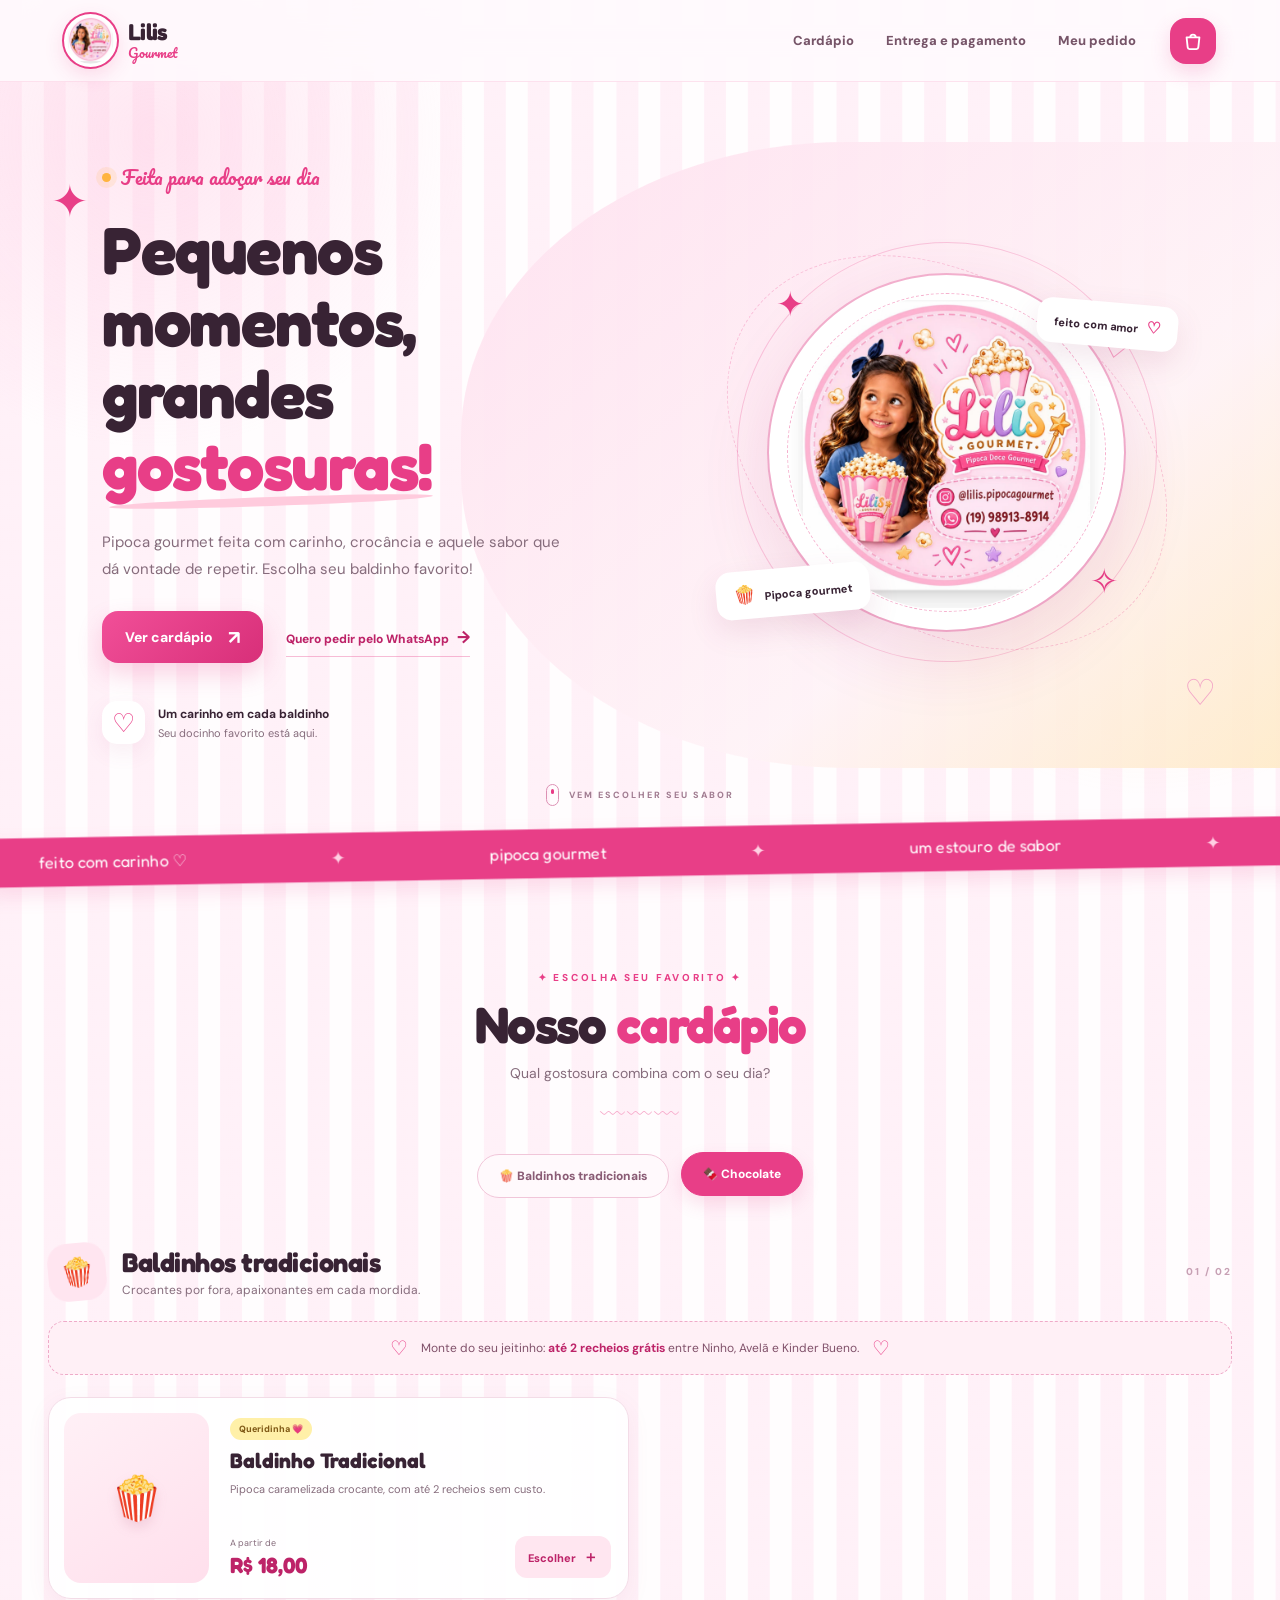
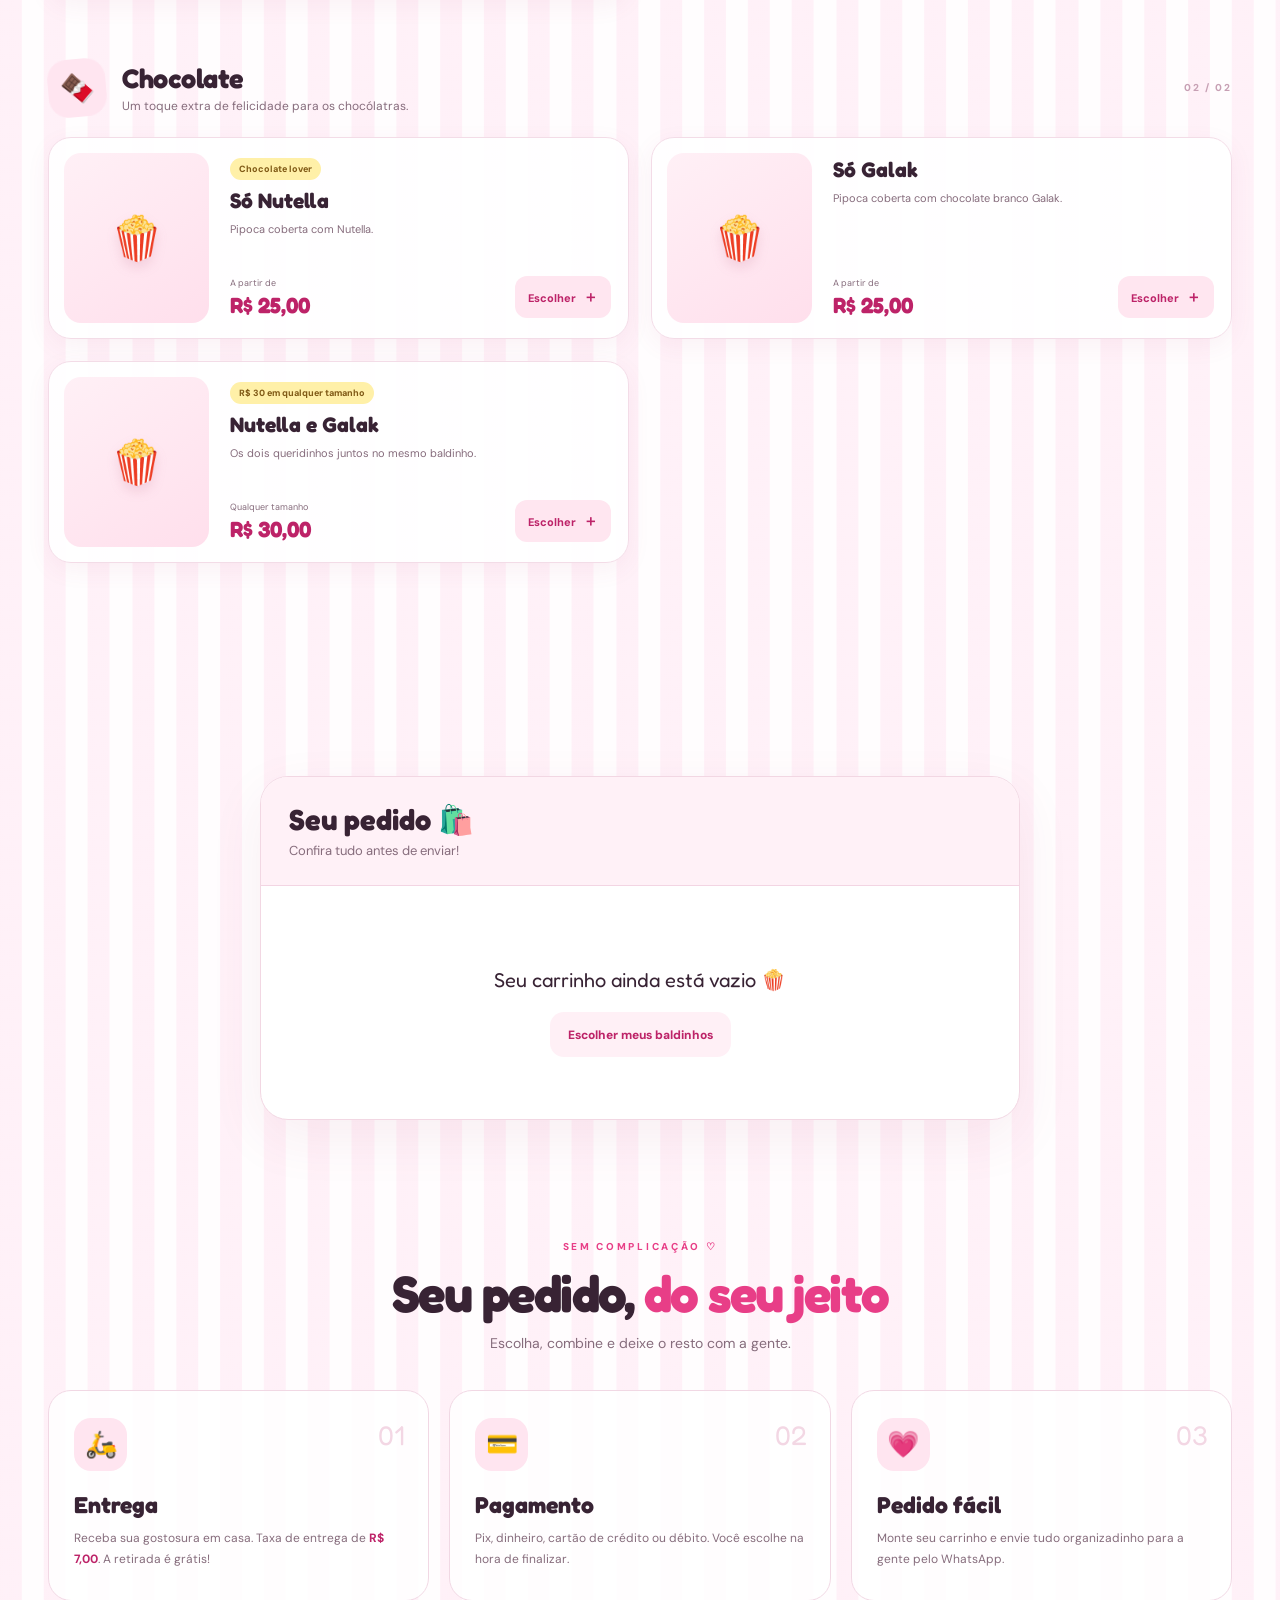
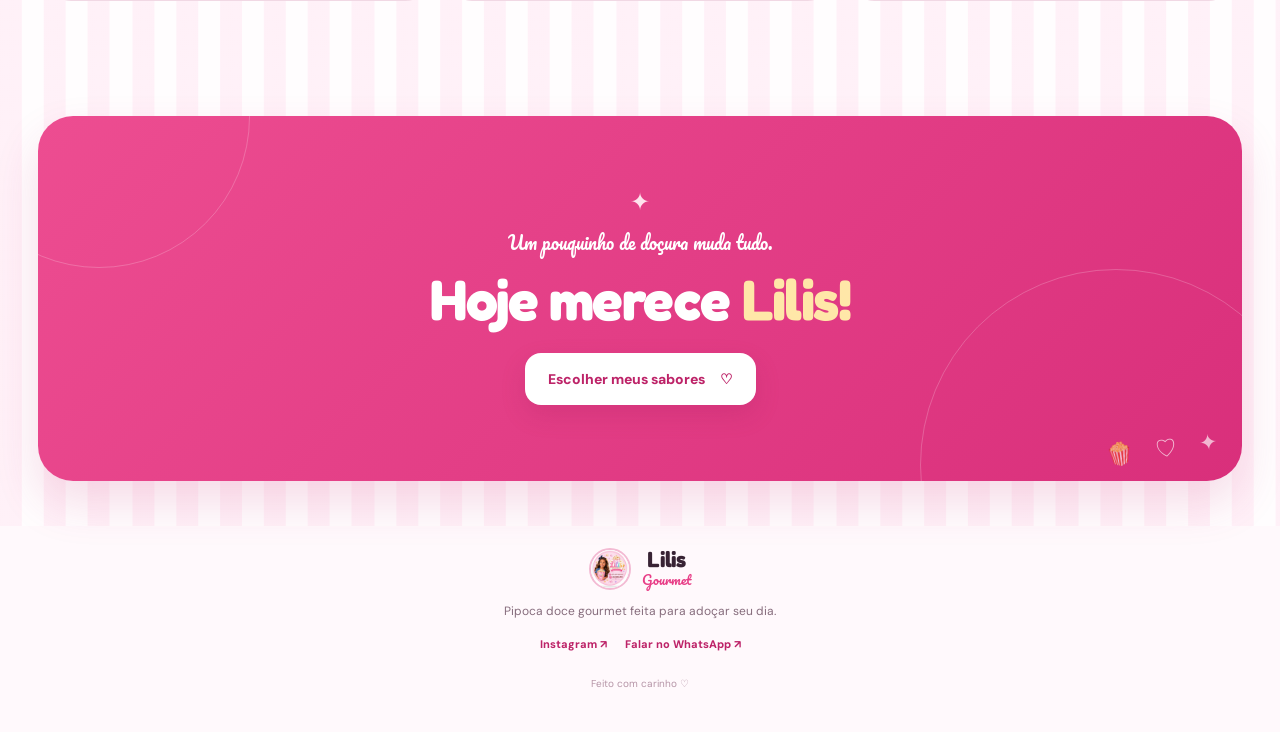
==== index.html @ 77b89b99 "Adicionar arquivos do site Lilis Gourmet" ====
<!doctype html>
<html lang="pt-BR">
<head>
  <meta charset="utf-8">
  <meta name="viewport" content="width=device-width, initial-scale=1">
  <meta name="theme-color" content="#e83e87">
  <meta name="description" content="Lilis Gourmet — pipoca doce gourmet. Monte seu pedido no cardápio e finalize pelo WhatsApp.">
  <title>Lilis Gourmet | Pipoca doce gourmet</title>
  <link rel="preconnect" href="https://fonts.googleapis.com">
  <link rel="preconnect" href="https://fonts.gstatic.com" crossorigin>
  <link href="https://fonts.googleapis.com/css2?family=DM+Sans:wght@400;500;600;700;800&family=Fredoka:wght@400;500;600;700&family=Pacifico&display=swap" rel="stylesheet">
  <link rel="stylesheet" href="style.css">
</head>
<body>
<header class="topbar">
  <a class="brand" href="#topo" aria-label="Lilis Gourmet">
    <span class="brand-logo"><img src="assets/logo-lilis.jpg" alt="Logo Lilis Gourmet"></span>
    <span class="brand-name">Lilis <small>Gourmet</small></span>
  </a>
  <nav class="topnav" aria-label="Seções">
    <a href="#cardapio">Cardápio</a>
    <a href="#infos">Entrega e pagamento</a>
    <a href="#pedido">Meu pedido</a>
  </nav>
  <button class="cart-btn" id="topCartBtn" type="button" aria-label="Ir para meu pedido">
    <svg viewBox="0 0 24 24" width="22" height="22" aria-hidden="true"><path fill="none" stroke="currentColor" stroke-width="2" stroke-linecap="round" stroke-linejoin="round" d="M5 8h14l-1.2 11a2 2 0 0 1-2 1.8H8.2a2 2 0 0 1-2-1.8L5 8Zm4 0a3 3 0 0 1 6 0"/></svg>
    <b id="topCartCount" hidden>0</b>
  </button>
</header>

<main id="topo">
  <section class="hero">
    <div class="hero-confetti confetti-one" aria-hidden="true">✦</div>
    <div class="hero-confetti confetti-two" aria-hidden="true">♡</div>
    <div class="hero-text reveal">
      <p class="hand"><span class="hand-dot"></span> Feita para adoçar seu dia</p>
      <h1>Pequenos momentos,<br>grandes <span>gostosuras!</span></h1>
      <p class="hero-description">Pipoca gourmet feita com carinho, crocância e aquele sabor que dá vontade de repetir. Escolha seu baldinho favorito!</p>
      <div class="hero-actions">
        <a class="btn btn-primary" href="#cardapio">Ver cardápio <span>↗</span></a>
        <a class="hero-link" href="https://wa.me/5519989138914" target="_blank" rel="noopener noreferrer">Quero pedir pelo WhatsApp <span>→</span></a>
      </div>
      <div class="hero-stats"><span class="stat-heart">♡</span><span><strong>Um carinho em cada baldinho</strong><small>Seu docinho favorito está aqui.</small></span></div>
    </div>
    <div class="hero-visual reveal delay-1" aria-label="Logo da Lilis Gourmet">
      <div class="orbit orbit-a"></div><div class="orbit orbit-b"></div>
      <span class="visual-star star-a">✦</span><span class="visual-star star-b">✧</span><span class="visual-heart">♡</span>
      <div class="logo-circle"><img src="assets/logo-lilis.jpg" alt="Logo Lilis Gourmet"></div>
      <div class="floating-note note-top">feito com amor <span>♡</span></div>
      <div class="floating-note note-bottom"><span>🍿</span> Pipoca gourmet</div>
    </div>
    <a class="scroll-cue" href="#cardapio"><span></span> vem escolher seu sabor</a>
  </section>

  <div class="ticker" aria-label="Lilis Gourmet"><div class="ticker-track"><span>feito com carinho ♡</span><i>✦</i><span>pipoca gourmet</span><i>✦</i><span>um estouro de sabor</span><i>✦</i><span>feito com carinho ♡</span><i>✦</i><span>pipoca gourmet</span><i>✦</i><span>um estouro de sabor</span><i>✦</i></div></div>

  <section class="menu section-wrap" id="cardapio">
    <div class="section-heading reveal">
      <p class="eyebrow">✦ ESCOLHA SEU FAVORITO ✦</p>
      <h2>Nosso <span>cardápio</span></h2>
      <p>Qual gostosura combina com o seu dia?</p>
      <div class="heading-squiggle" aria-hidden="true">﹏﹏﹏</div>
    </div>
    <div class="cats" id="cats" role="tablist" aria-label="Categorias do cardápio">
      <a href="#cat-baldinhos" class="cat active">🍿 Baldinhos tradicionais</a>
      <a href="#cat-chocolate" class="cat">🍫 Chocolate</a>
    </div>

    <div class="cat-block" id="cat-baldinhos">
      <div class="cat-title"><span class="cat-emoji">🍿</span><div><h2>Baldinhos tradicionais</h2><p class="cat-note">Crocantes por fora, apaixonantes em cada mordida.</p></div><span class="section-number">01 / 02</span></div>
      <div class="flavor-callout"><span>♡</span><p>Monte do seu jeitinho: <strong>até 2 recheios grátis</strong> entre Ninho, Avelã e Kinder Bueno.</p><span>♡</span></div>
      <div class="items" id="list-baldinhos"></div>
    </div>

    <div class="cat-block" id="cat-chocolate">
      <div class="cat-title"><span class="cat-emoji">🍫</span><div><h2>Chocolate</h2><p class="cat-note">Um toque extra de felicidade para os chocólatras.</p></div><span class="section-number">02 / 02</span></div>
      <div class="items" id="list-chocolate"></div>
    </div>
  </section>

<section class="checkout-section section-wrap" id="pedido" aria-labelledby="cartTitle"><div class="checkout-panel">
  <div class="sheet-head"><div><h2 id="cartTitle">Seu pedido 🛍️</h2><p>Confira tudo antes de enviar!</p></div></div>
  <div class="sheet-body"><div id="cartEmpty" class="empty" hidden><p>Seu carrinho ainda está vazio 🍿</p><a class="btn btn-ghost" href="#cardapio">Escolher meus baldinhos</a></div><div id="cartFilled"><ul class="cart-lines" id="cartLines"></ul><a class="link" id="addMoreItems" href="#cardapio">＋ Adicionar mais itens</a>
    <form id="checkoutForm" novalidate>
      <fieldset><legend>💗 Seus dados</legend><label class="field">Nome<input type="text" id="fName" autocomplete="name" placeholder="Como podemos te chamar?"><em class="err" id="errName"></em></label></fieldset>
      <fieldset><legend>🛵 Como você quer receber?</legend><div class="seg"><label><input type="radio" name="mode" value="entrega" checked><span>Entrega <small>+ R$ 7,00</small></span></label><label><input type="radio" name="mode" value="retirada"><span>Retirada <small>sem taxa</small></span></label></div>
        <div id="addressBox"><label class="field">Rua / avenida<input type="text" id="fStreet" autocomplete="address-line1" placeholder="Nome da rua"><em class="err" id="errStreet"></em></label><div class="row2"><label class="field">Número<input type="text" id="fNumber" inputmode="numeric" placeholder="Nº"><em class="err" id="errNumber"></em></label><label class="field">Bairro<input type="text" id="fDistrict" placeholder="Seu bairro"><em class="err" id="errDistrict"></em></label></div><label class="field">Complemento ou referência <span class="opt-text">(opcional)</span><input type="text" id="fComplement" placeholder="Casa, portão, referência..."></label></div>
      </fieldset>
      <fieldset><legend>💳 Pagamento</legend><div class="seg seg-4"><label><input type="radio" name="pay" value="Pix" checked><span>Pix</span></label><label><input type="radio" name="pay" value="Dinheiro"><span>Dinheiro</span></label><label><input type="radio" name="pay" value="Cartão de crédito"><span>Crédito</span></label><label><input type="radio" name="pay" value="Cartão de débito"><span>Débito</span></label></div><label class="field" id="changeBox" hidden>Troco para quanto? <span class="opt-text">(opcional)</span><input type="text" id="fChange" inputmode="decimal" placeholder="Ex.: 50,00"></label></fieldset>
      <fieldset><legend>💬 Observações <span class="opt-text">(opcional)</span></legend><label class="field"><textarea id="fNote" rows="2" placeholder="Alguma observação para o pedido?"></textarea></label></fieldset>
    </form>
    <dl class="totals"><div><dt>Subtotal</dt><dd id="tSub">R$ 0,00</dd></div><div><dt>Entrega</dt><dd id="tFee">R$ 7,00</dd></div><div class="grand"><dt>Total</dt><dd id="tTotal">R$ 0,00</dd></div></dl></div></div>
  <div class="sheet-foot" id="cartFoot"><button type="button" class="btn btn-wa grow" id="sendWa"><span aria-hidden="true">◉</span> Enviar pedido no WhatsApp</button></div>
</div></section>

  <section class="infos section-wrap" id="infos">
    <div class="section-heading reveal"><p class="eyebrow">SEM COMPLICAÇÃO ♡</p><h2>Seu pedido, <span>do seu jeito</span></h2><p>Escolha, combine e deixe o resto com a gente.</p></div>
    <div class="info-grid">
      <article class="info-card reveal"><span class="info-icon">🛵</span><span class="info-tag">01</span><h3>Entrega</h3><p>Receba sua gostosura em casa. Taxa de entrega de <strong>R$ 7,00</strong>. A retirada é grátis!</p></article>
      <article class="info-card reveal delay-1"><span class="info-icon">💳</span><span class="info-tag">02</span><h3>Pagamento</h3><p>Pix, dinheiro, cartão de crédito ou débito. Você escolhe na hora de finalizar.</p></article>
      <article class="info-card reveal delay-2"><span class="info-icon">💗</span><span class="info-tag">03</span><h3>Pedido fácil</h3><p>Monte seu carrinho e envie tudo organizadinho para a gente pelo WhatsApp.</p></article>
    </div>
  </section>

  <section class="closing"><div class="closing-spark">✦</div><p class="closing-script">Um pouquinho de doçura muda tudo.</p><h2>Hoje merece <span>Lilis!</span></h2><a class="btn btn-light" href="#cardapio">Escolher meus sabores <span>♡</span></a><div class="closing-doodle" aria-hidden="true">🍿　♡　✦</div></section>
</main>

<footer class="footer">
  <a class="footer-brand" href="#topo"><img src="assets/logo-lilis.jpg" alt="" width="42" height="42"><span>Lilis <small>Gourmet</small></span></a>
  <p>Pipoca doce gourmet feita para adoçar seu dia.</p>
  <div class="footer-links"><a href="https://www.instagram.com/lilis.pipocagourmet/" target="_blank" rel="noopener noreferrer">Instagram ↗</a><a href="https://wa.me/5519989138914" target="_blank" rel="noopener noreferrer">Falar no WhatsApp ↗</a></div>
  <small>Feito com carinho ♡</small>
</footer>

<div class="cartbar" id="cartBar" hidden><button type="button" id="openCart"><span class="cartbar-left"><b id="barCount">0</b> <span id="barLabel">itens</span></span><span class="cartbar-mid">Descer para meu pedido <span aria-hidden="true">↓</span></span><span class="cartbar-total" id="barTotal">R$ 0,00</span></button></div>

<dialog class="sheet" id="itemDialog" aria-labelledby="itemTitle">
  <div class="sheet-head"><img id="itemImg" src="" alt="" width="64" height="64"><div><h2 id="itemTitle"></h2><p id="itemDesc"></p></div><button type="button" class="x" data-close aria-label="Fechar">×</button></div>
  <div class="sheet-body" id="itemBody"></div>
  <div class="sheet-foot"><div class="stepper" aria-label="Quantidade"><button type="button" id="itemMinus" aria-label="Diminuir">−</button><output id="itemQty">1</output><button type="button" id="itemPlus" aria-label="Aumentar">+</button></div><button type="button" class="btn btn-primary grow" id="itemAdd">Adicionar <span id="itemTotal">R$ 0,00</span></button></div>
</dialog>


<div class="toast" id="toast" role="status" aria-live="polite"></div>
<script src="script.js"></script>
</body>
</html>
---- style.css ----
:root{--pink:#e83e87;--pink-dark:#bd2368;--pink-light:#ffe5f0;--pink-pale:#fff5f9;--cream:#fffaf1;--ink:#382334;--muted:#866c7c;--white:#fff;--line:#f3d5e3;--green:#198754;--shadow:0 18px 55px rgba(168,48,104,.12);--round:28px}
*{box-sizing:border-box}html{scroll-behavior:smooth;scroll-padding-top:90px}body{margin:0;color:var(--ink);font-family:'DM Sans',sans-serif;background-color:#fff9fc;background-image:repeating-linear-gradient(90deg,rgba(255,224,239,.33) 0,rgba(255,224,239,.33) 22px,rgba(255,255,255,.65) 22px,rgba(255,255,255,.65) 44px);overflow-x:hidden}body:before{content:"";position:fixed;inset:0;pointer-events:none;z-index:-1;background:radial-gradient(circle at 12% 15%,rgba(255,191,220,.35),transparent 23%),radial-gradient(circle at 90% 55%,rgba(255,216,151,.24),transparent 24%)}a{color:inherit;text-decoration:none}button,input,textarea{font:inherit}button{cursor:pointer}button:focus-visible,a:focus-visible,input:focus-visible,textarea:focus-visible{outline:3px solid #f39bc3;outline-offset:3px}.topbar{height:82px;display:flex;align-items:center;justify-content:space-between;gap:24px;padding:12px clamp(18px,5vw,76px);position:sticky;top:0;z-index:20;background:rgba(255,250,253,.88);backdrop-filter:blur(18px);border-bottom:1px solid rgba(232,62,135,.12)}.brand,.footer-brand{display:flex;align-items:center;gap:11px;font-family:Fredoka,sans-serif;font-size:23px;font-weight:700;letter-spacing:-.7px}.brand-logo{width:53px;height:53px;border-radius:50%;overflow:hidden;background:#fff;border:3px solid white;box-shadow:0 0 0 2px var(--pink),0 7px 20px #e83e8730;display:grid;place-items:center;flex-shrink:0}.brand-logo img{width:100%;height:100%;object-fit:contain;border-radius:50%}.brand-name small,.footer-brand small{display:block;font-family:Pacifico,cursive;color:var(--pink);font-size:13px;font-weight:400;letter-spacing:0;margin-top:-4px}.topnav{display:flex;align-items:center;gap:32px;margin-left:auto;margin-right:10px}.topnav a{font-size:13px;font-weight:800;color:#765468;transition:color .2s}.topnav a:hover{color:var(--pink)}.cart-btn{position:relative;width:46px;height:46px;border:0;border-radius:16px;background:var(--pink);color:white;display:grid;place-items:center;box-shadow:0 8px 20px #e83e8733;transition:transform .25s,box-shadow .25s}.cart-btn:hover{transform:translateY(-3px) rotate(-4deg);box-shadow:0 12px 25px #e83e8750}.cart-btn b{position:absolute;right:-6px;top:-7px;min-width:20px;height:20px;padding:2px 5px;background:#382334;border:2px solid white;border-radius:50px;font-size:11px}.hero{min-height:640px;max-width:1440px;margin:auto;padding:78px clamp(24px,8vw,120px) 84px;display:grid;grid-template-columns:1.1fr .9fr;align-items:center;gap:50px;position:relative;isolation:isolate}.hero:before{content:"";position:absolute;z-index:-1;width:64%;height:84%;right:0;top:8%;background:linear-gradient(140deg,#ffe1ef,#fff3f7 65%,#ffebc9);border-radius:47% 0 0 47%;opacity:.92}.hero-text{max-width:600px;position:relative;z-index:2}.hand{font-family:Pacifico,cursive;color:var(--pink);font-size:19px;margin:0 0 20px;display:flex;align-items:center;gap:10px}.hand-dot{width:9px;height:9px;border-radius:50%;background:#ffb43d;box-shadow:0 0 0 6px #ffb43d22}.hero h1,.section-heading h2,.closing h2{font-family:Fredoka,sans-serif;letter-spacing:-1.5px;line-height:1.08;font-weight:700}.hero h1{font-size:clamp(43px,5.2vw,72px);margin:0;max-width:650px}.hero h1 span,.section-heading h2 span,.closing h2 span{color:var(--pink);position:relative;display:inline-block}.hero h1 span:after{content:"";position:absolute;height:9px;left:2%;right:0;bottom:-4px;background:#ffcbdd;border-radius:50%;z-index:-1;transform:rotate(-2deg)}.hero-description{max-width:475px;color:var(--muted);line-height:1.85;font-size:15px;margin:27px 0}.hero-actions{display:flex;align-items:center;gap:23px;flex-wrap:wrap}.btn{min-height:52px;border:0;border-radius:16px;padding:0 23px;display:inline-flex;align-items:center;justify-content:center;gap:15px;font-size:14px;font-weight:800;transition:transform .25s,box-shadow .25s,background .25s}.btn-primary{color:white;background:linear-gradient(135deg,#f14f98,#d82f79);box-shadow:0 11px 24px #e83e8738}.btn-primary:hover{transform:translateY(-4px);box-shadow:0 15px 28px #e83e8745}.btn-primary span{font-size:19px}.hero-link{font-size:12px;font-weight:800;color:var(--pink-dark);border-bottom:1px solid #e83e8755;padding:8px 0}.hero-link span{margin-left:5px;font-size:17px}.hero-stats{display:flex;align-items:center;gap:13px;margin-top:38px}.stat-heart{width:43px;height:43px;border-radius:15px;background:white;display:grid;place-items:center;color:var(--pink);font-size:26px;box-shadow:0 8px 22px #b84d8017}.hero-stats strong,.hero-stats small{display:block}.hero-stats strong{font-size:12px}.hero-stats small{font-size:11px;color:var(--muted);margin-top:4px}.hero-visual{min-height:440px;display:grid;place-items:center;position:relative}.logo-circle{position:relative;z-index:2;width:clamp(240px,28vw,355px);aspect-ratio:1;border-radius:50%;padding:12px;background:#fff;border:8px solid rgba(255,255,255,.8);box-shadow:0 25px 70px #b32c6b24,0 0 0 2px #f4b3d0;animation:logoFloat 5s ease-in-out infinite;overflow:hidden}.logo-circle:before{content:"";position:absolute;inset:10px;border:1px dashed #e83e876b;border-radius:50%;pointer-events:none;z-index:2}.logo-circle img{width:100%;height:100%;object-fit:contain;border-radius:50%;display:block}.orbit{position:absolute;border:1px solid #e83e873c;border-radius:50%;width:420px;height:420px;transform:rotate(-25deg)}.orbit-b{width:480px;height:345px;transform:rotate(35deg);border-style:dashed}.visual-star{position:absolute;color:var(--pink);font-size:34px;animation:twinkle 2.7s ease-in-out infinite}.star-a{top:50px;left:13%}.star-b{bottom:68px;right:13%;animation-delay:1s}.visual-heart{position:absolute;top:19%;right:9%;font-size:42px;color:#f6a1c5;transform:rotate(12deg);animation:heartBeat 2.4s infinite}.floating-note{position:absolute;z-index:3;background:white;padding:12px 17px;border-radius:15px;box-shadow:0 12px 30px #a33d6d20;font-size:11px;font-weight:800;animation:noteFloat 4s ease-in-out infinite}.note-top{top:16%;right:0;transform:rotate(5deg)}.note-top span{color:var(--pink);font-size:16px;margin-left:5px}.note-bottom{bottom:13%;left:0;transform:rotate(-5deg);animation-delay:1s}.note-bottom span{font-size:18px;margin-right:6px}.hero-confetti{position:absolute;color:var(--pink);font-size:45px;animation:twinkle 3s infinite}.confetti-one{top:12%;left:4%}.confetti-two{right:5%;bottom:15%;font-size:36px;color:#f3a6c7}.scroll-cue{position:absolute;bottom:22px;left:50%;transform:translateX(-50%);display:flex;align-items:center;gap:10px;text-transform:uppercase;letter-spacing:2px;font-size:9px;font-weight:800;color:#a17c91}.scroll-cue span{height:22px;width:13px;border:1px solid #dc91b4;border-radius:20px;position:relative}.scroll-cue span:after{content:"";position:absolute;width:3px;height:5px;border-radius:5px;background:var(--pink);left:4px;top:4px;animation:scrollDot 1.5s infinite}.ticker{background:var(--pink);color:white;overflow:hidden;transform:rotate(-1deg) scale(1.02);padding:13px 0;box-shadow:0 8px 20px #e83e8725}.ticker-track{display:flex;align-items:center;justify-content:space-around;gap:40px;white-space:nowrap;width:max-content;min-width:200%;animation:marquee 27s linear infinite;font-family:Fredoka,sans-serif;font-size:16px}.ticker-track i{font-style:normal;color:#ffd0e3;font-size:18px}.section-wrap{max-width:1240px;margin:auto;padding:95px 28px}.section-heading{text-align:center;margin-bottom:38px}.eyebrow{font-size:10px;letter-spacing:2.7px;font-weight:800;color:var(--pink);margin:0 0 13px}.section-heading h2{font-size:clamp(36px,4vw,53px);margin:0}.section-heading>p:not(.eyebrow){color:var(--muted);font-size:14px;margin:12px 0}.heading-squiggle{font-family:Fredoka,sans-serif;color:#f6a1c5;font-size:27px;line-height:.8}.cats{display:flex;justify-content:center;gap:12px;flex-wrap:wrap;margin:0 auto 45px}.cat{padding:13px 21px;border:1px solid #f1c6d9;border-radius:50px;background:#fff9fc;color:#8a5c75;font-size:12px;font-weight:800;transition:all .25s}.cat:hover,.cat.active{background:var(--pink);border-color:var(--pink);color:white;box-shadow:0 8px 18px #e83e8728;transform:translateY(-2px)}.cat-block{scroll-margin-top:110px;margin:0 0 60px}.cat-title{display:flex;align-items:center;gap:16px;margin-bottom:20px}.cat-emoji{width:58px;height:58px;display:grid;place-items:center;background:#ffe5f0;border-radius:20px;font-size:28px;transform:rotate(-5deg)}.cat-title h2{font-family:Fredoka,sans-serif;font-size:27px;margin:0 0 4px;letter-spacing:-.5px}.cat-note{margin:0;color:var(--muted);font-size:12px}.section-number{margin-left:auto;color:#c7a0b4;font-size:10px;font-weight:800;letter-spacing:2px}.flavor-callout{display:flex;align-items:center;justify-content:center;gap:13px;background:#fff0f6;border:1px dashed #efabc9;border-radius:16px;padding:13px 18px;margin-bottom:22px;color:#80516a;font-size:12px;text-align:center}.flavor-callout span{color:var(--pink);font-size:20px}.flavor-callout p{margin:0}.flavor-callout strong{color:var(--pink-dark)}.items{display:grid;grid-template-columns:repeat(2,minmax(0,1fr));gap:22px}.item{display:grid;grid-template-columns:145px minmax(0,1fr);gap:19px;background:rgba(255,255,255,.88);border:1px solid #f3dce7;border-radius:23px;padding:15px;box-shadow:0 7px 25px #a9437610;transition:transform .3s,box-shadow .3s,border-color .3s;animation:cardEnter .65s both}.item:hover{transform:translateY(-6px);box-shadow:0 18px 35px #a943761b;border-color:#edb4ce}.item-image-wrap{height:170px;border-radius:17px;background:linear-gradient(145deg,#fff0f6,#ffdfec);overflow:hidden;position:relative;display:grid;place-items:center}.item-image-wrap img{width:100%;height:100%;object-fit:cover;position:relative;z-index:1}.item-image-wrap.no-image img{display:none}.image-emoji{position:absolute;font-size:43px;filter:drop-shadow(0 6px 6px #a74a6b24)}.item-main{min-width:0;display:flex;flex-direction:column;align-items:flex-start;padding:5px 2px}.badge{display:inline-flex;background:#fff0a8;color:#805a16;border-radius:30px;padding:5px 9px;font-size:9px;font-weight:800;margin-bottom:9px}.item h3{font-family:Fredoka,sans-serif;font-size:21px;line-height:1.1;margin:0 0 8px}.item-main>p{font-size:11px;color:var(--muted);line-height:1.65;margin:0 0 12px}.item-foot{display:flex;align-items:flex-end;justify-content:space-between;gap:10px;margin-top:auto;width:100%}.price{font-size:9px;color:var(--muted);display:flex;flex-direction:column;gap:3px}.price strong{font-family:Fredoka,sans-serif;font-size:22px;color:var(--pink-dark)}.add{border:0;border-radius:12px;background:#ffe6f0;color:var(--pink-dark);font-size:11px;font-weight:800;padding:11px 13px;transition:all .2s}.add span{font-size:15px;margin-left:4px}.add:hover{background:var(--pink);color:white;transform:scale(1.03)}.infos{padding-top:55px}.info-grid{display:grid;grid-template-columns:repeat(3,minmax(0,1fr));gap:20px}.info-card{position:relative;padding:27px 25px 29px;border:1px solid #f1d8e4;border-radius:23px;background:rgba(255,255,255,.86);overflow:hidden;transition:transform .3s,box-shadow .3s}.info-card:hover{transform:translateY(-6px);box-shadow:var(--shadow)}.info-icon{width:53px;height:53px;display:grid;place-items:center;background:#ffe5f0;border-radius:17px;font-size:26px;margin-bottom:20px}.info-tag{position:absolute;right:23px;top:28px;font-family:Fredoka,sans-serif;font-size:27px;color:#f3d7e4}.info-card h3{font-family:Fredoka,sans-serif;font-size:23px;margin:0 0 10px}.info-card p{font-size:12px;line-height:1.8;color:var(--muted);margin:0}.info-card strong{color:var(--pink-dark)}.closing{position:relative;text-align:center;padding:70px 20px 76px;margin:20px clamp(12px,3vw,45px) 45px;border-radius:35px;overflow:hidden;background:linear-gradient(135deg,#ed4d91,#d92f7b);color:white;box-shadow:0 22px 45px #c82f7428}.closing:before,.closing:after{content:"";position:absolute;width:300px;height:300px;border:1px solid #ffffff35;border-radius:50%;pointer-events:none}.closing:before{left:-90px;top:-150px}.closing:after{right:-70px;bottom:-180px;width:390px;height:390px}.closing-spark{font-size:24px;color:#ffe2ed}.closing-script{font-family:Pacifico,cursive;font-size:18px;margin:10px 0}.closing h2{font-size:clamp(36px,4.5vw,57px);margin:0 0 24px}.closing h2 span{color:#ffe7a8}.btn-light{background:#fff;color:var(--pink-dark);box-shadow:0 10px 25px #9e1f5a33}.btn-light:hover{transform:translateY(-4px);box-shadow:0 15px 30px #9e1f5a44}.closing-doodle{position:absolute;bottom:17px;right:25px;opacity:.65;font-size:22px;transform:rotate(-7deg)}.footer{text-align:center;padding:20px 20px 40px;background:#fff9fc}.footer-brand{justify-content:center;font-size:22px}.footer-brand img{object-fit:contain;border-radius:50%;border:2px solid #f3bad3}.footer>p{font-size:12px;color:var(--muted);margin:12px 0 18px}.footer-links{display:flex;justify-content:center;gap:18px;flex-wrap:wrap;margin-bottom:20px}.footer-links a{font-size:11px;font-weight:800;color:var(--pink-dark)}.footer>small{color:#b594a6;font-size:10px}.cartbar{position:fixed;bottom:16px;left:50%;transform:translateX(-50%);z-index:30;width:min(620px,calc(100% - 24px));filter:drop-shadow(0 12px 22px #9e255b38)}.cartbar[hidden]{display:none}.cartbar button{width:100%;display:flex;align-items:center;gap:18px;padding:13px 17px;border:0;border-radius:18px;background:#382334;color:white;text-align:left}.cartbar-left{display:flex;align-items:center;gap:8px;font-size:12px}.cartbar-left b{display:grid;place-items:center;background:var(--pink);width:29px;height:29px;border-radius:10px}.cartbar-mid{font-size:13px;font-weight:800;margin:auto}.cartbar-total{font-weight:800;font-size:13px}.cartbar.bump{animation:bump .35s}.sheet{border:0;padding:0;width:min(560px,calc(100% - 22px));max-height:min(88vh,850px);border-radius:26px;box-shadow:0 25px 90px #39162d45;color:var(--ink);overflow:hidden}.sheet::backdrop{background:#2e1728a3;backdrop-filter:blur(5px)}.sheet-cart{width:min(620px,calc(100% - 22px))}.sheet-head{display:flex;align-items:center;gap:13px;padding:19px 21px;background:#fff1f7;border-bottom:1px solid var(--line)}.sheet-head>img{width:60px;height:60px;object-fit:cover;border-radius:16px;background:white}.sheet-head h2{font-family:Fredoka,sans-serif;font-size:22px;margin:0 0 4px}.sheet-head p{font-size:11px;color:var(--muted);margin:0;line-height:1.5}.sheet-head>div{flex:1}.x{width:35px;height:35px;border:0;border-radius:12px;background:white;color:var(--pink-dark);font-size:24px;line-height:1}.sheet-body{padding:20px 22px;overflow:auto;max-height:calc(88vh - 160px)}.sheet-foot{display:flex;align-items:center;gap:12px;padding:15px 20px;background:#fff8fb;border-top:1px solid var(--line)}.grow{flex:1}.stepper{display:flex;align-items:center;gap:13px;background:#fff0f6;border:1px solid #f1c8db;border-radius:13px;padding:5px 8px}.stepper button{width:27px;height:27px;border:0;border-radius:9px;background:white;color:var(--pink-dark);font-size:19px;font-weight:700}.stepper output{min-width:12px;text-align:center;font-size:13px;font-weight:800}.group{margin-bottom:21px}.group h3{font-family:Fredoka,sans-serif;font-size:17px;margin:0 0 11px}.group h3 small{font:600 10px 'DM Sans',sans-serif;color:var(--muted);margin-left:5px}.opt-list{display:grid;gap:8px}.opt-list.cols{grid-template-columns:repeat(3,minmax(0,1fr))}.opt{position:relative;display:block;cursor:pointer}.opt input{position:absolute;opacity:0;pointer-events:none}.opt span{min-height:43px;display:flex;align-items:center;justify-content:space-between;gap:5px;border:1px solid var(--line);border-radius:12px;padding:10px 12px;background:white;font-size:11px;font-weight:700;transition:all .2s}.opt em{font-style:normal;color:var(--pink-dark);font-size:10px;white-space:nowrap}.opt input:checked+span{border-color:var(--pink);background:#fff0f6;box-shadow:inset 0 0 0 1px var(--pink)}.opt input:disabled+span{opacity:.45;cursor:not-allowed}.note-input,.field input,.field textarea{width:100%;border:1px solid #ecd2df;border-radius:12px;padding:12px 13px;background:white;color:var(--ink);font-size:12px;outline:none}.note-input:focus,.field input:focus,.field textarea:focus{border-color:var(--pink);box-shadow:0 0 0 3px #e83e8718}.cart-lines{list-style:none;padding:0;margin:0}.line{padding:14px 0;border-bottom:1px solid #f4e1e9;position:relative}.line h3{font-family:Fredoka,sans-serif;font-size:17px;margin:0 90px 4px 0}.lp{position:absolute;right:0;top:15px;font-size:13px;font-weight:800;color:var(--pink-dark)}.meta{font-size:10px;line-height:1.6;color:var(--muted);margin:0 0 10px}.ctrl{display:flex;align-items:center;justify-content:space-between}.rm,.link{border:0;background:none;color:var(--pink-dark);font-size:11px;font-weight:800;padding:7px 0}.link{margin:7px 0 12px}.empty{text-align:center;padding:25px 10px}.empty p{font-family:Fredoka,sans-serif;font-size:20px}.btn-ghost{background:#fff0f6;color:var(--pink-dark)}form#checkoutForm fieldset{border:0;border-top:1px solid var(--line);padding:17px 0 4px;margin:0 0 8px;min-width:0}form#checkoutForm legend{padding:0 7px 0 0;font-family:Fredoka,sans-serif;font-size:16px;font-weight:600}.field{display:block;font-size:11px;font-weight:800;color:#77576a;margin:10px 0}.field input,.field textarea{display:block;margin-top:7px;font-weight:500;resize:vertical}.field.bad input{border-color:#d92f5d}.err{display:block;color:#d92f5d;font-style:normal;font-size:10px;margin-top:4px}.opt-text{font-size:10px;color:#ad91a0;font-weight:500}.seg{display:grid;grid-template-columns:repeat(2,minmax(0,1fr));gap:8px;margin:10px 0}.seg-4{grid-template-columns:repeat(4,minmax(0,1fr))}.seg label{cursor:pointer}.seg input{position:absolute;opacity:0}.seg span{display:flex;flex-direction:column;justify-content:center;align-items:center;gap:3px;min-height:45px;border:1px solid var(--line);border-radius:12px;background:white;font-size:11px;font-weight:800;text-align:center;padding:8px 5px}.seg small{font-size:9px;color:var(--muted);font-weight:500}.seg input:checked+span{border-color:var(--pink);background:#fff0f6;color:var(--pink-dark)}.row2{display:grid;grid-template-columns:.7fr 1.3fr;gap:10px}.totals{margin:16px 0 0;padding:13px 0 0;border-top:1px dashed #e8bfd2}.totals div{display:flex;justify-content:space-between;gap:20px;padding:6px 0;font-size:12px}.totals dt{color:var(--muted)}.totals dd{margin:0;font-weight:700}.totals .grand{border-top:1px solid var(--line);margin-top:6px;padding-top:13px;font-weight:800;font-size:17px}.totals .grand dd{color:var(--pink-dark);font-size:20px}.btn-wa{background:#1eaa67;color:white}.btn-wa:hover{background:#168b53}.toast{position:fixed;z-index:60;left:50%;bottom:92px;transform:translate(-50%,15px);opacity:0;pointer-events:none;padding:13px 20px;background:#382334;color:white;border-radius:13px;font-size:12px;font-weight:700;box-shadow:0 10px 30px #3823342b;transition:opacity .25s,transform .25s;max-width:calc(100% - 24px);text-align:center}.toast.show{opacity:1;transform:translate(-50%,0)}[hidden]{display:none!important}.reveal{animation:revealUp .8s both}.delay-1{animation-delay:.15s}.delay-2{animation-delay:.3s}.delay-3{animation-delay:.45s}@keyframes logoFloat{0%,100%{transform:translateY(0) rotate(-1deg)}50%{transform:translateY(-12px) rotate(1deg)}}@keyframes noteFloat{0%,100%{translate:0 0}50%{translate:0 -9px}}@keyframes twinkle{0%,100%{opacity:.55;scale:.9;rotate:0deg}50%{opacity:1;scale:1.15;rotate:12deg}}@keyframes heartBeat{0%,100%{scale:1}50%{scale:1.12}}@keyframes scrollDot{0%{transform:translateY(0);opacity:1}100%{transform:translateY(8px);opacity:0}}@keyframes marquee{to{transform:translateX(-50%)}}@keyframes cardEnter{from{opacity:0;transform:translateY(18px)}to{opacity:1;transform:translateY(0)}}@keyframes revealUp{from{opacity:0;transform:translateY(22px)}to{opacity:1;transform:translateY(0)}}@keyframes bump{50%{scale:1.03}}@media(max-width:900px){.hero{padding:65px 38px 80px;gap:20px;min-height:580px}.hero h1{font-size:clamp(40px,6vw,60px)}.hero-visual{min-height:350px}.logo-circle{width:clamp(210px,30vw,300px)}.orbit{width:340px;height:340px}.orbit-b{width:370px;height:290px}.items{grid-template-columns:1fr}.item{grid-template-columns:155px minmax(0,1fr)}.item-image-wrap{height:165px}.section-wrap{padding:75px 25px}.topnav{gap:18px}.topnav a{font-size:12px}}@media(max-width:620px){.topbar{height:70px;padding:9px 15px;gap:10px}.brand{font-size:20px;gap:8px}.brand-logo{width:45px;height:45px}.topnav{gap:12px;margin:0}.topnav a{font-size:10px}.topnav a:last-child{display:none}.cart-btn{width:42px;height:42px;border-radius:14px}.hero{display:flex;flex-direction:column;align-items:stretch;gap:12px;padding:48px 23px 75px;min-height:0}.hero:before{width:100%;height:49%;top:auto;bottom:9%;border-radius:48% 48% 0 0}.hero-text{max-width:none}.hand{font-size:16px;margin-bottom:16px}.hero h1{font-size:clamp(42px,11vw,58px)}.hero-description{font-size:13px;line-height:1.75;margin:21px 0}.hero-actions{gap:14px}.btn{min-height:49px;padding:0 18px}.hero-link{font-size:10px}.hero-stats{margin-top:24px}.hero-visual{min-height:310px;margin-top:8px}.logo-circle{width:235px}.orbit{width:280px;height:280px}.orbit-b{width:310px;height:235px}.visual-star{font-size:27px}.star-a{top:28px;left:12%}.star-b{bottom:30px;right:12%}.visual-heart{font-size:32px;right:9%;top:17%}.note-top{top:13%;right:0}.note-bottom{bottom:9%;left:0}.hero-confetti{font-size:29px}.confetti-one{top:5%;left:auto;right:8%}.confetti-two{bottom:12%;right:5%}.scroll-cue{bottom:17px;font-size:8px}.ticker{padding:11px 0}.ticker-track{font-size:14px;gap:24px}.section-wrap{padding:67px 17px}.section-heading{margin-bottom:30px}.section-heading h2{font-size:39px}.section-heading>p:not(.eyebrow){font-size:12px}.cats{gap:8px;margin-bottom:32px}.cat{font-size:10px;padding:11px 14px}.cat-title{gap:11px}.cat-emoji{width:48px;height:48px;border-radius:16px;font-size:24px}.cat-title h2{font-size:21px}.cat-note{font-size:10px;max-width:240px;line-height:1.5}.section-number{font-size:8px;letter-spacing:1px}.flavor-callout{font-size:10px;padding:11px 9px;gap:7px}.items{gap:13px}.item{grid-template-columns:108px minmax(0,1fr);gap:12px;padding:10px;border-radius:19px}.item-image-wrap{height:143px;border-radius:13px}.image-emoji{font-size:32px}.item-main{padding:3px 0}.badge{font-size:8px;padding:4px 7px;margin-bottom:7px}.item h3{font-size:17px}.item-main>p{font-size:10px;line-height:1.5;margin-bottom:8px}.item-foot{gap:6px}.price{font-size:8px}.price strong{font-size:19px}.add{font-size:10px;padding:9px 9px}.add span{font-size:13px}.info-grid{grid-template-columns:1fr;gap:12px}.info-card{padding:20px;border-radius:19px}.info-icon{width:45px;height:45px;border-radius:14px;font-size:23px;margin-bottom:13px}.info-card h3{font-size:21px}.info-card p{font-size:11px}.infos{padding-top:28px}.closing{padding:53px 15px 62px;margin:4px 10px 28px;border-radius:25px}.closing-script{font-size:15px}.closing h2{font-size:40px}.closing-doodle{font-size:17px;right:12px}.footer{padding-bottom:30px}.cartbar{bottom:9px;width:calc(100% - 16px)}.cartbar button{gap:8px;padding:10px 11px;border-radius:15px}.cartbar-left{font-size:10px;gap:5px}.cartbar-left b{width:25px;height:25px}.cartbar-mid{font-size:11px}.cartbar-total{font-size:11px}.sheet{border-radius:22px}.sheet-head{padding:15px}.sheet-body{padding:16px;max-height:calc(88vh - 145px)}.sheet-foot{padding:12px;gap:8px}.sheet-head h2{font-size:20px}.sheet-head p{font-size:10px}.opt-list.cols{grid-template-columns:1fr}.opt-list.cols .opt span{min-height:40px}.seg-4{grid-template-columns:repeat(2,minmax(0,1fr))}.row2{grid-template-columns:.7fr 1.3fr}.sheet-foot .btn{font-size:11px;padding:0 12px}.sheet-foot .stepper{gap:7px}.sheet-foot .stepper button{width:25px;height:25px}}@media(prefers-reduced-motion:reduce){*,*:before,*:after{animation-duration:.01ms!important;animation-iteration-count:1!important;scroll-behavior:auto!important;transition-duration:.01ms!important}}


/* Pedido na mesma página: o cliente só precisa descer a tela */
.checkout-section { scroll-margin-top: 92px; padding-top: 58px; padding-bottom: 65px; }
.checkout-panel { width: min(760px, 100%); margin: 0 auto; overflow: hidden; background: #fff; border: 1px solid #f2d7e3; border-radius: 28px; box-shadow: 0 18px 55px #9e255b12; }
.checkout-section .sheet-head { padding: 25px 28px; }
.checkout-section .sheet-head h2 { font-size: 29px; }
.checkout-section .sheet-head p { font-size: 13px; }
.checkout-section .sheet-body { max-height: none; overflow: visible; padding: 24px 28px; }
.checkout-section .sheet-foot { padding: 20px 28px 25px; }
.checkout-section .empty { padding: 38px 10px; }
.checkout-section .empty p { color: var(--ink); }
.checkout-section .link { display: inline-block; text-decoration: none; }
.checkout-section .btn-ghost { display: inline-flex; align-items: center; justify-content: center; text-decoration: none; min-height: 45px; padding: 0 18px; border-radius: 14px; font-weight: 800; font-size: 12px; }
#pedido { scroll-margin-top: 80px; }
@media (max-width: 620px) {
  .checkout-section { padding: 42px 14px 55px; }
  .checkout-panel { border-radius: 22px; }
  .checkout-section .sheet-head { padding: 19px 17px; }
  .checkout-section .sheet-head h2 { font-size: 24px; }
  .checkout-section .sheet-body { padding: 18px 17px; }
  .checkout-section .sheet-foot { padding: 15px 17px 19px; }
  .topnav a:last-child { display: inline; }
}
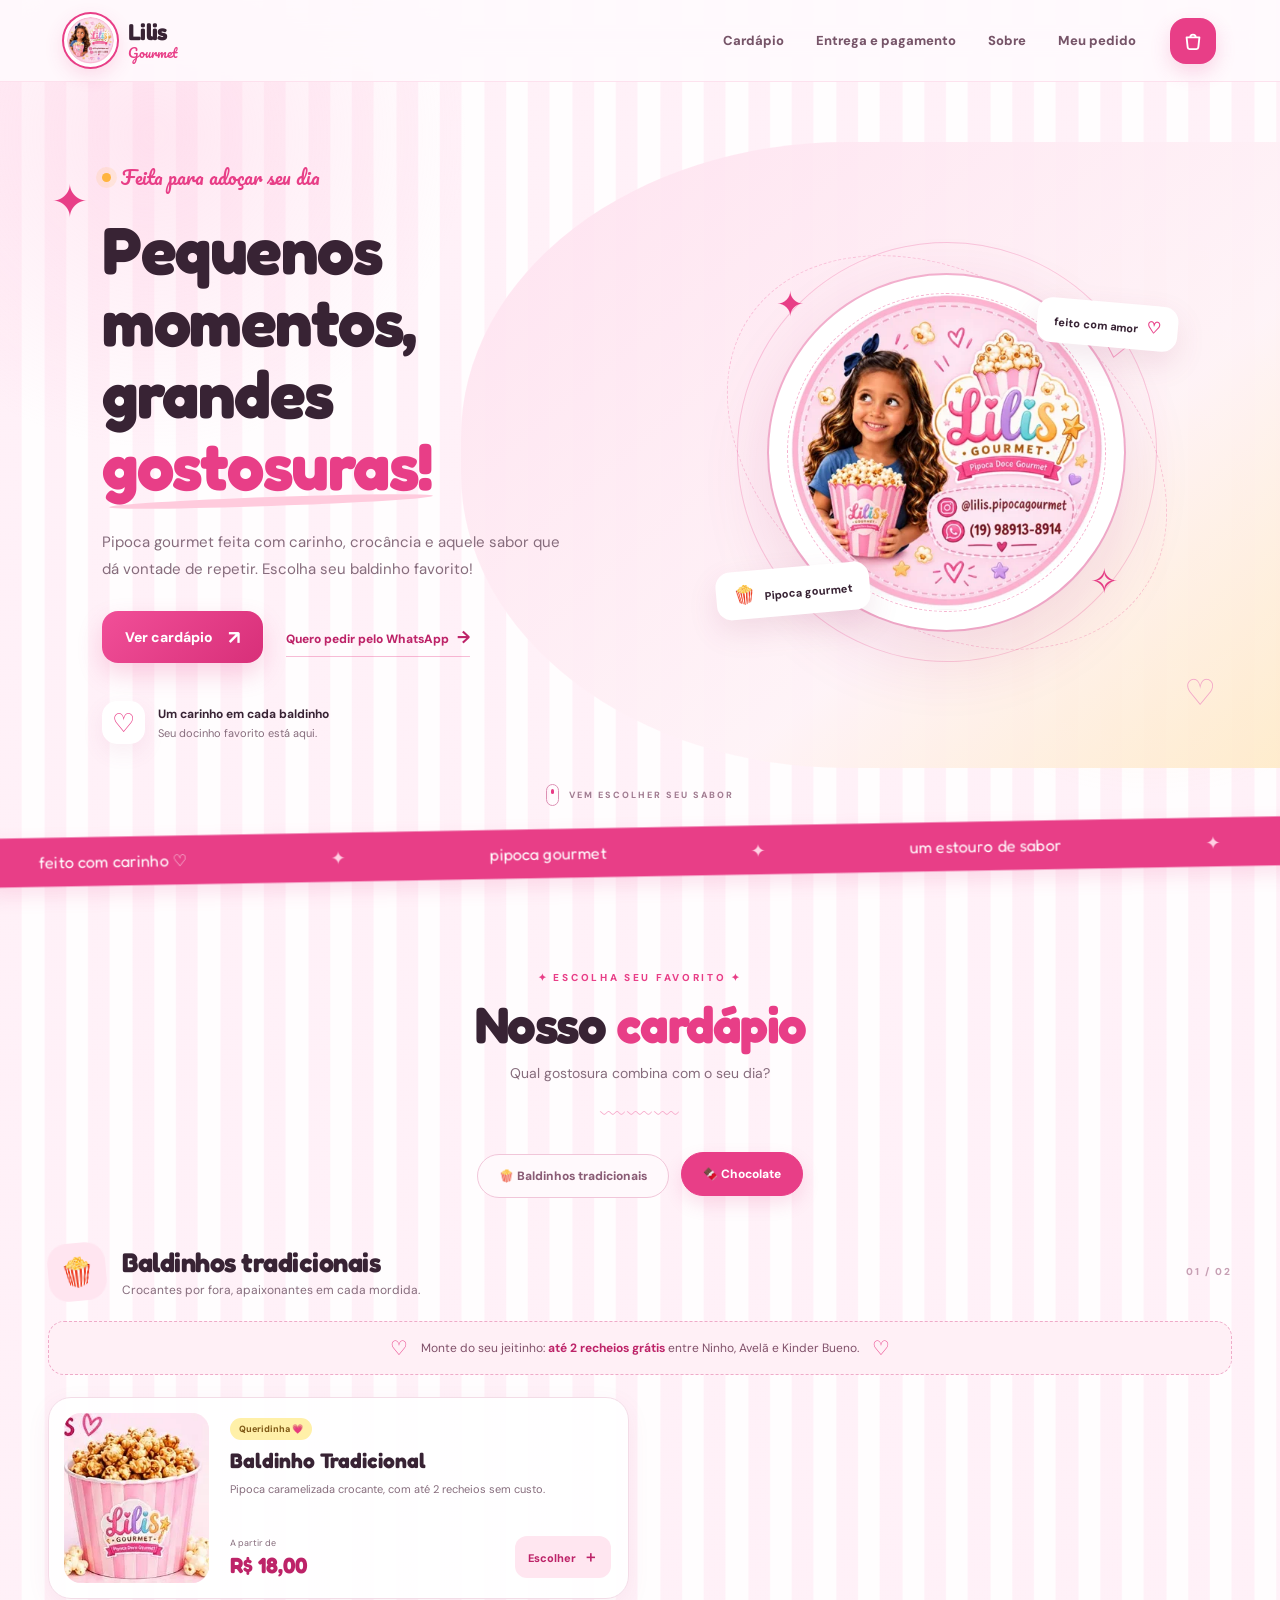
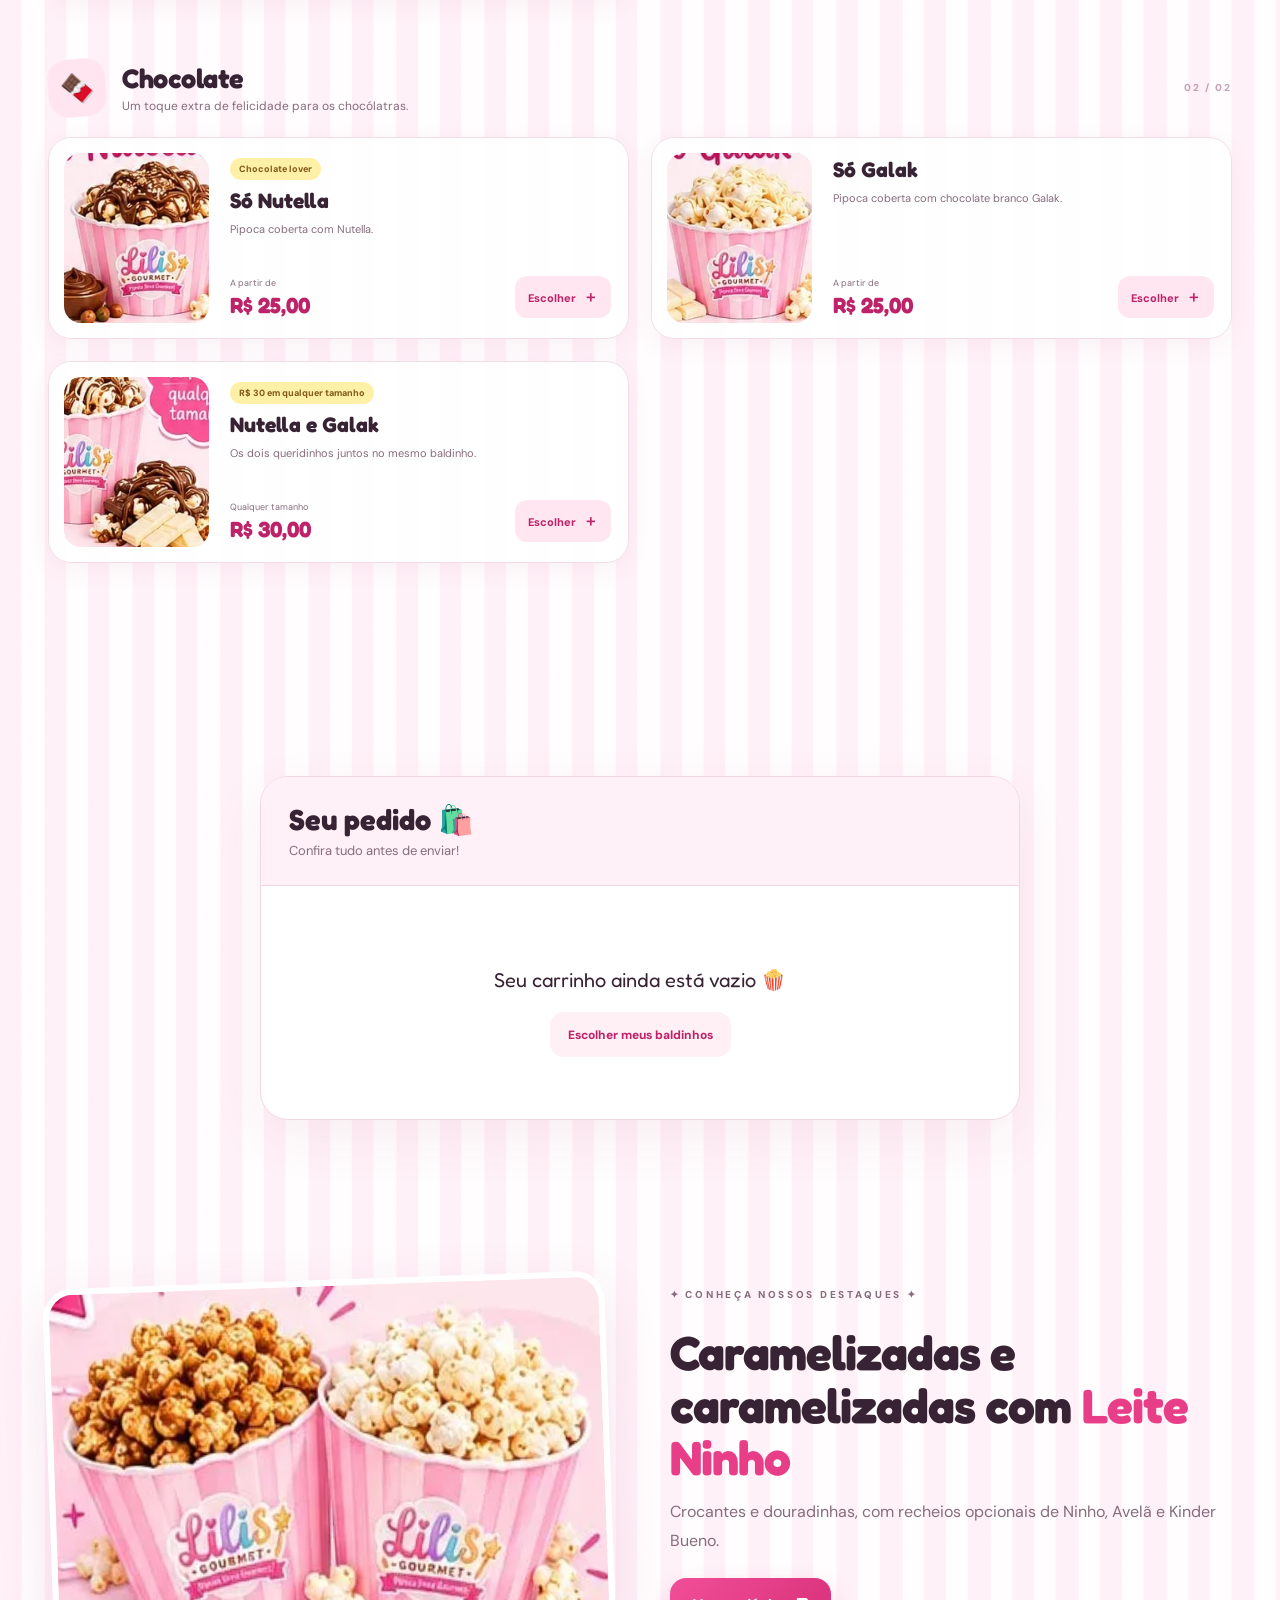
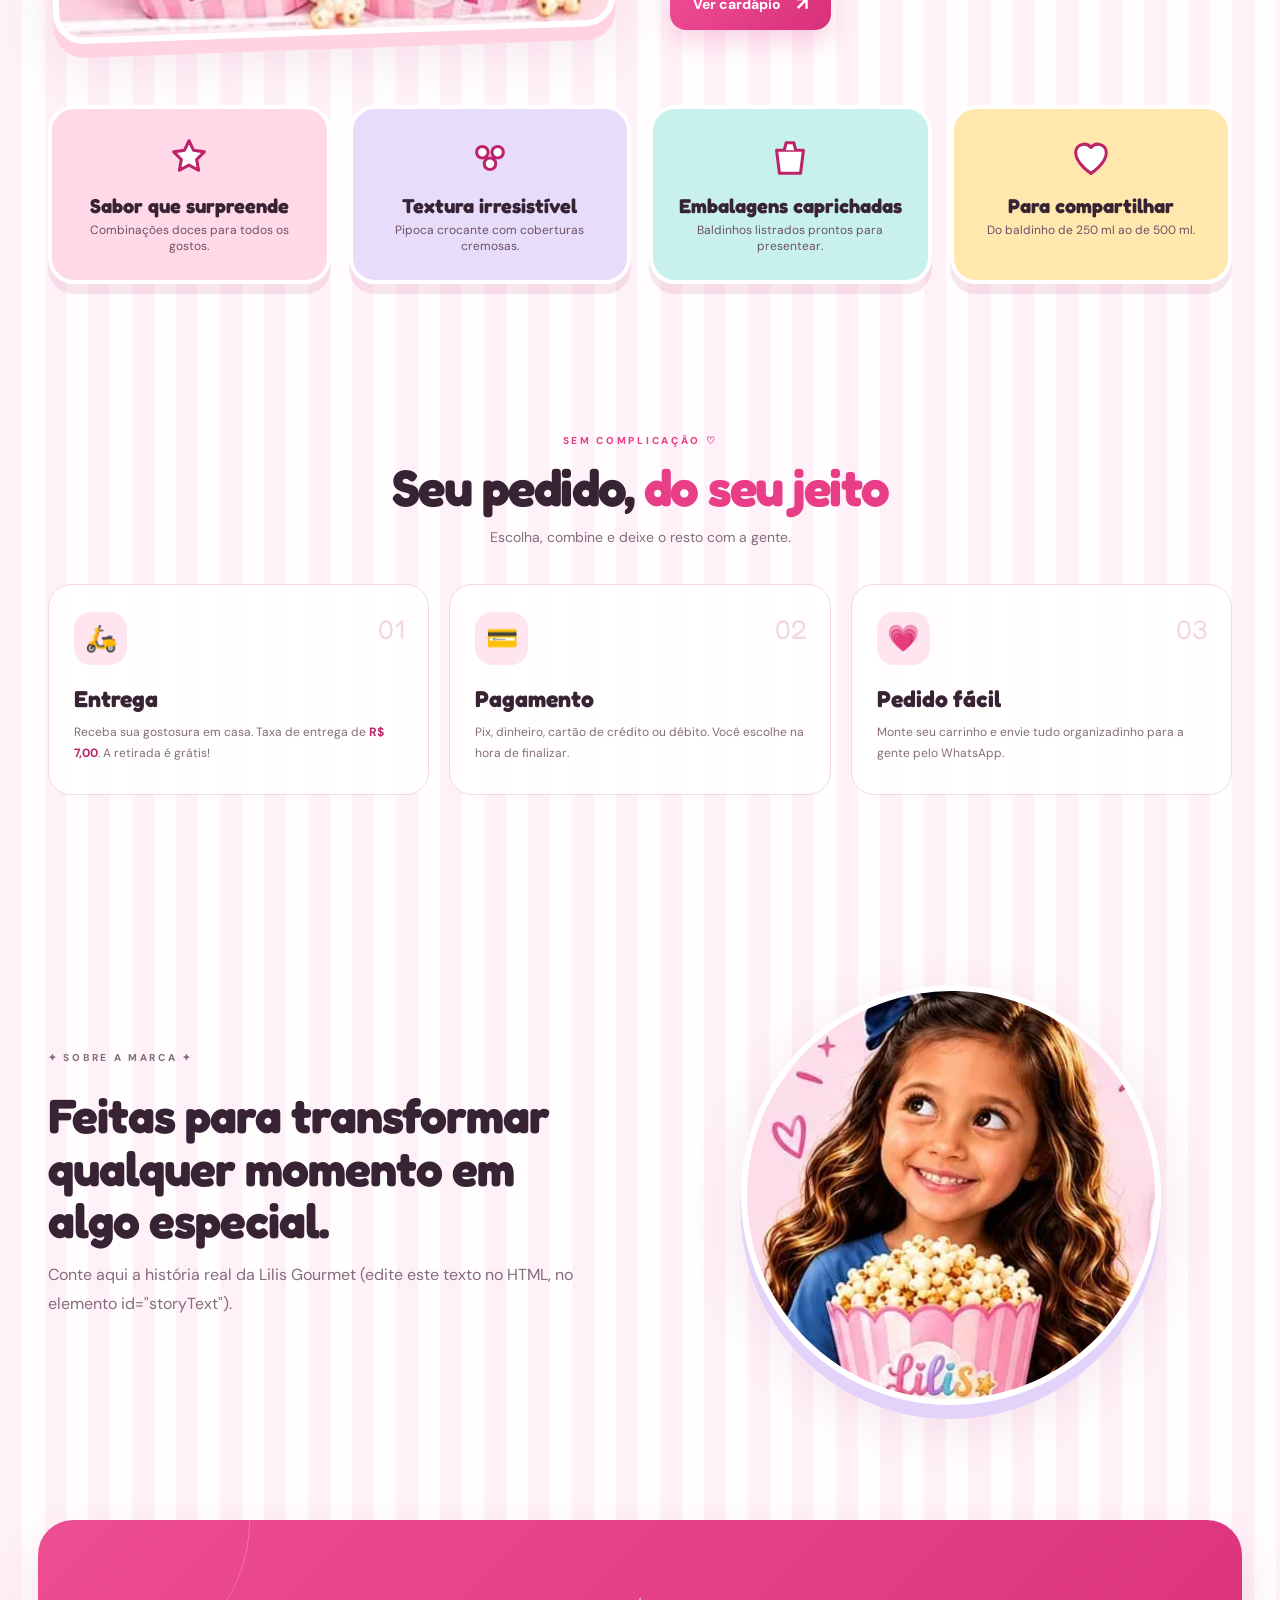
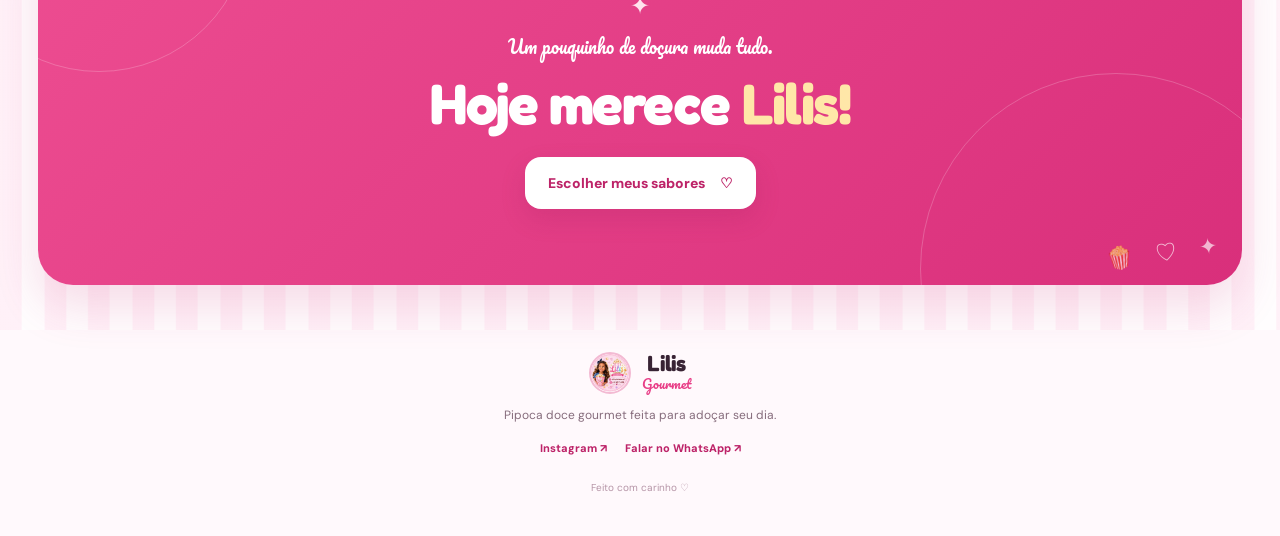
==== commit a07642f2: "Publica site Lilis Gourmet" ====
--- a/index.html
+++ b/index.html
@@ -9,17 +9,55 @@
   <link rel="preconnect" href="https://fonts.googleapis.com">
   <link rel="preconnect" href="https://fonts.gstatic.com" crossorigin>
   <link href="https://fonts.googleapis.com/css2?family=DM+Sans:wght@400;500;600;700;800&family=Fredoka:wght@400;500;600;700&family=Pacifico&display=swap" rel="stylesheet">
-  <link rel="stylesheet" href="style.css">
+  <link rel="icon" href="[data-uri]">
+<style>
+:root{--pink:#e83e87;--pink-dark:#bd2368;--pink-light:#ffe5f0;--pink-pale:#fff5f9;--cream:#fffaf1;--ink:#382334;--muted:#866c7c;--white:#fff;--line:#f3d5e3;--green:#198754;--shadow:0 18px 55px rgba(168,48,104,.12);--round:28px}
+*{box-sizing:border-box}html{scroll-behavior:smooth;scroll-padding-top:90px}body{margin:0;color:var(--ink);font-family:'DM Sans',sans-serif;background-color:#fff9fc;background-image:repeating-linear-gradient(90deg,rgba(255,224,239,.33) 0,rgba(255,224,239,.33) 22px,rgba(255,255,255,.65) 22px,rgba(255,255,255,.65) 44px);overflow-x:hidden}body:before{content:"";position:fixed;inset:0;pointer-events:none;z-index:-1;background:radial-gradient(circle at 12% 15%,rgba(255,191,220,.35),transparent 23%),radial-gradient(circle at 90% 55%,rgba(255,216,151,.24),transparent 24%)}a{color:inherit;text-decoration:none}button,input,textarea{font:inherit}button{cursor:pointer}button:focus-visible,a:focus-visible,input:focus-visible,textarea:focus-visible{outline:3px solid #f39bc3;outline-offset:3px}.topbar{height:82px;display:flex;align-items:center;justify-content:space-between;gap:24px;padding:12px clamp(18px,5vw,76px);position:sticky;top:0;z-index:20;background:rgba(255,250,253,.88);backdrop-filter:blur(18px);border-bottom:1px solid rgba(232,62,135,.12)}.brand,.footer-brand{display:flex;align-items:center;gap:11px;font-family:Fredoka,sans-serif;font-size:23px;font-weight:700;letter-spacing:-.7px}.brand-logo{width:53px;height:53px;border-radius:50%;overflow:hidden;background:#fff;border:3px solid white;box-shadow:0 0 0 2px var(--pink),0 7px 20px #e83e8730;display:grid;place-items:center;flex-shrink:0}.brand-logo img{width:100%;height:100%;object-fit:contain;border-radius:50%}.brand-name small,.footer-brand small{display:block;font-family:Pacifico,cursive;color:var(--pink);font-size:13px;font-weight:400;letter-spacing:0;margin-top:-4px}.topnav{display:flex;align-items:center;gap:32px;margin-left:auto;margin-right:10px}.topnav a{font-size:13px;font-weight:800;color:#765468;transition:color .2s}.topnav a:hover{color:var(--pink)}.cart-btn{position:relative;width:46px;height:46px;border:0;border-radius:16px;background:var(--pink);color:white;display:grid;place-items:center;box-shadow:0 8px 20px #e83e8733;transition:transform .25s,box-shadow .25s}.cart-btn:hover{transform:translateY(-3px) rotate(-4deg);box-shadow:0 12px 25px #e83e8750}.cart-btn b{position:absolute;right:-6px;top:-7px;min-width:20px;height:20px;padding:2px 5px;background:#382334;border:2px solid white;border-radius:50px;font-size:11px}.hero{min-height:640px;max-width:1440px;margin:auto;padding:78px clamp(24px,8vw,120px) 84px;display:grid;grid-template-columns:1.1fr .9fr;align-items:center;gap:50px;position:relative;isolation:isolate}.hero:before{content:"";position:absolute;z-index:-1;width:64%;height:84%;right:0;top:8%;background:linear-gradient(140deg,#ffe1ef,#fff3f7 65%,#ffebc9);border-radius:47% 0 0 47%;opacity:.92}.hero-text{max-width:600px;position:relative;z-index:2}.hand{font-family:Pacifico,cursive;color:var(--pink);font-size:19px;margin:0 0 20px;display:flex;align-items:center;gap:10px}.hand-dot{width:9px;height:9px;border-radius:50%;background:#ffb43d;box-shadow:0 0 0 6px #ffb43d22}.hero h1,.section-heading h2,.closing h2{font-family:Fredoka,sans-serif;letter-spacing:-1.5px;line-height:1.08;font-weight:700}.hero h1{font-size:clamp(43px,5.2vw,72px);margin:0;max-width:650px}.hero h1 span,.section-heading h2 span,.closing h2 span{color:var(--pink);position:relative;display:inline-block}.hero h1 span:after{content:"";position:absolute;height:9px;left:2%;right:0;bottom:-4px;background:#ffcbdd;border-radius:50%;z-index:-1;transform:rotate(-2deg)}.hero-description{max-width:475px;color:var(--muted);line-height:1.85;font-size:15px;margin:27px 0}.hero-actions{display:flex;align-items:center;gap:23px;flex-wrap:wrap}.btn{min-height:52px;border:0;border-radius:16px;padding:0 23px;display:inline-flex;align-items:center;justify-content:center;gap:15px;font-size:14px;font-weight:800;transition:transform .25s,box-shadow .25s,background .25s}.btn-primary{color:white;background:linear-gradient(135deg,#f14f98,#d82f79);box-shadow:0 11px 24px #e83e8738}.btn-primary:hover{transform:translateY(-4px);box-shadow:0 15px 28px #e83e8745}.btn-primary span{font-size:19px}.hero-link{font-size:12px;font-weight:800;color:var(--pink-dark);border-bottom:1px solid #e83e8755;padding:8px 0}.hero-link span{margin-left:5px;font-size:17px}.hero-stats{display:flex;align-items:center;gap:13px;margin-top:38px}.stat-heart{width:43px;height:43px;border-radius:15px;background:white;display:grid;place-items:center;color:var(--pink);font-size:26px;box-shadow:0 8px 22px #b84d8017}.hero-stats strong,.hero-stats small{display:block}.hero-stats strong{font-size:12px}.hero-stats small{font-size:11px;color:var(--muted);margin-top:4px}.hero-visual{min-height:440px;display:grid;place-items:center;position:relative}.logo-circle{position:relative;z-index:2;width:clamp(240px,28vw,355px);aspect-ratio:1;border-radius:50%;padding:12px;background:#fff;border:8px solid rgba(255,255,255,.8);box-shadow:0 25px 70px #b32c6b24,0 0 0 2px #f4b3d0;animation:logoFloat 5s ease-in-out infinite;overflow:hidden}.logo-circle:before{content:"";position:absolute;inset:10px;border:1px dashed #e83e876b;border-radius:50%;pointer-events:none;z-index:2}.logo-circle img{width:100%;height:100%;object-fit:contain;border-radius:50%;display:block}.orbit{position:absolute;border:1px solid #e83e873c;border-radius:50%;width:420px;height:420px;transform:rotate(-25deg)}.orbit-b{width:480px;height:345px;transform:rotate(35deg);border-style:dashed}.visual-star{position:absolute;color:var(--pink);font-size:34px;animation:twinkle 2.7s ease-in-out infinite}.star-a{top:50px;left:13%}.star-b{bottom:68px;right:13%;animation-delay:1s}.visual-heart{position:absolute;top:19%;right:9%;font-size:42px;color:#f6a1c5;transform:rotate(12deg);animation:heartBeat 2.4s infinite}.floating-note{position:absolute;z-index:3;background:white;padding:12px 17px;border-radius:15px;box-shadow:0 12px 30px #a33d6d20;font-size:11px;font-weight:800;animation:noteFloat 4s ease-in-out infinite}.note-top{top:16%;right:0;transform:rotate(5deg)}.note-top span{color:var(--pink);font-size:16px;margin-left:5px}.note-bottom{bottom:13%;left:0;transform:rotate(-5deg);animation-delay:1s}.note-bottom span{font-size:18px;margin-right:6px}.hero-confetti{position:absolute;color:var(--pink);font-size:45px;animation:twinkle 3s infinite}.confetti-one{top:12%;left:4%}.confetti-two{right:5%;bottom:15%;font-size:36px;color:#f3a6c7}.scroll-cue{position:absolute;bottom:22px;left:50%;transform:translateX(-50%);display:flex;align-items:center;gap:10px;text-transform:uppercase;letter-spacing:2px;font-size:9px;font-weight:800;color:#a17c91}.scroll-cue span{height:22px;width:13px;border:1px solid #dc91b4;border-radius:20px;position:relative}.scroll-cue span:after{content:"";position:absolute;width:3px;height:5px;border-radius:5px;background:var(--pink);left:4px;top:4px;animation:scrollDot 1.5s infinite}.ticker{background:var(--pink);color:white;overflow:hidden;transform:rotate(-1deg) scale(1.02);padding:13px 0;box-shadow:0 8px 20px #e83e8725}.ticker-track{display:flex;align-items:center;justify-content:space-around;gap:40px;white-space:nowrap;width:max-content;min-width:200%;animation:marquee 27s linear infinite;font-family:Fredoka,sans-serif;font-size:16px}.ticker-track i{font-style:normal;color:#ffd0e3;font-size:18px}.section-wrap{max-width:1240px;margin:auto;padding:95px 28px}.section-heading{text-align:center;margin-bottom:38px}.eyebrow{font-size:10px;letter-spacing:2.7px;font-weight:800;color:var(--pink);margin:0 0 13px}.section-heading h2{font-size:clamp(36px,4vw,53px);margin:0}.section-heading>p:not(.eyebrow){color:var(--muted);font-size:14px;margin:12px 0}.heading-squiggle{font-family:Fredoka,sans-serif;color:#f6a1c5;font-size:27px;line-height:.8}.cats{display:flex;justify-content:center;gap:12px;flex-wrap:wrap;margin:0 auto 45px}.cat{padding:13px 21px;border:1px solid #f1c6d9;border-radius:50px;background:#fff9fc;color:#8a5c75;font-size:12px;font-weight:800;transition:all .25s}.cat:hover,.cat.active{background:var(--pink);border-color:var(--pink);color:white;box-shadow:0 8px 18px #e83e8728;transform:translateY(-2px)}.cat-block{scroll-margin-top:110px;margin:0 0 60px}.cat-title{display:flex;align-items:center;gap:16px;margin-bottom:20px}.cat-emoji{width:58px;height:58px;display:grid;place-items:center;background:#ffe5f0;border-radius:20px;font-size:28px;transform:rotate(-5deg)}.cat-title h2{font-family:Fredoka,sans-serif;font-size:27px;margin:0 0 4px;letter-spacing:-.5px}.cat-note{margin:0;color:var(--muted);font-size:12px}.section-number{margin-left:auto;color:#c7a0b4;font-size:10px;font-weight:800;letter-spacing:2px}.flavor-callout{display:flex;align-items:center;justify-content:center;gap:13px;background:#fff0f6;border:1px dashed #efabc9;border-radius:16px;padding:13px 18px;margin-bottom:22px;color:#80516a;font-size:12px;text-align:center}.flavor-callout span{color:var(--pink);font-size:20px}.flavor-callout p{margin:0}.flavor-callout strong{color:var(--pink-dark)}.items{display:grid;grid-template-columns:repeat(2,minmax(0,1fr));gap:22px}.item{display:grid;grid-template-columns:145px minmax(0,1fr);gap:19px;background:rgba(255,255,255,.88);border:1px solid #f3dce7;border-radius:23px;padding:15px;box-shadow:0 7px 25px #a9437610;transition:transform .3s,box-shadow .3s,border-color .3s;animation:cardEnter .65s both}.item:hover{transform:translateY(-6px);box-shadow:0 18px 35px #a943761b;border-color:#edb4ce}.item-image-wrap{height:170px;border-radius:17px;background:linear-gradient(145deg,#fff0f6,#ffdfec);overflow:hidden;position:relative;display:grid;place-items:center}.item-image-wrap img{width:100%;height:100%;object-fit:cover;position:relative;z-index:1}.item-image-wrap.no-image img{display:none}.image-emoji{position:absolute;font-size:43px;filter:drop-shadow(0 6px 6px #a74a6b24)}.item-main{min-width:0;display:flex;flex-direction:column;align-items:flex-start;padding:5px 2px}.badge{display:inline-flex;background:#fff0a8;color:#805a16;border-radius:30px;padding:5px 9px;font-size:9px;font-weight:800;margin-bottom:9px}.item h3{font-family:Fredoka,sans-serif;font-size:21px;line-height:1.1;margin:0 0 8px}.item-main>p{font-size:11px;color:var(--muted);line-height:1.65;margin:0 0 12px}.item-foot{display:flex;align-items:flex-end;justify-content:space-between;gap:10px;margin-top:auto;width:100%}.price{font-size:9px;color:var(--muted);display:flex;flex-direction:column;gap:3px}.price strong{font-family:Fredoka,sans-serif;font-size:22px;color:var(--pink-dark)}.add{border:0;border-radius:12px;background:#ffe6f0;color:var(--pink-dark);font-size:11px;font-weight:800;padding:11px 13px;transition:all .2s}.add span{font-size:15px;margin-left:4px}.add:hover{background:var(--pink);color:white;transform:scale(1.03)}.infos{padding-top:55px}.info-grid{display:grid;grid-template-columns:repeat(3,minmax(0,1fr));gap:20px}.info-card{position:relative;padding:27px 25px 29px;border:1px solid #f1d8e4;border-radius:23px;background:rgba(255,255,255,.86);overflow:hidden;transition:transform .3s,box-shadow .3s}.info-card:hover{transform:translateY(-6px);box-shadow:var(--shadow)}.info-icon{width:53px;height:53px;display:grid;place-items:center;background:#ffe5f0;border-radius:17px;font-size:26px;margin-bottom:20px}.info-tag{position:absolute;right:23px;top:28px;font-family:Fredoka,sans-serif;font-size:27px;color:#f3d7e4}.info-card h3{font-family:Fredoka,sans-serif;font-size:23px;margin:0 0 10px}.info-card p{font-size:12px;line-height:1.8;color:var(--muted);margin:0}.info-card strong{color:var(--pink-dark)}.closing{position:relative;text-align:center;padding:70px 20px 76px;margin:20px clamp(12px,3vw,45px) 45px;border-radius:35px;overflow:hidden;background:linear-gradient(135deg,#ed4d91,#d92f7b);color:white;box-shadow:0 22px 45px #c82f7428}.closing:before,.closing:after{content:"";position:absolute;width:300px;height:300px;border:1px solid #ffffff35;border-radius:50%;pointer-events:none}.closing:before{left:-90px;top:-150px}.closing:after{right:-70px;bottom:-180px;width:390px;height:390px}.closing-spark{font-size:24px;color:#ffe2ed}.closing-script{font-family:Pacifico,cursive;font-size:18px;margin:10px 0}.closing h2{font-size:clamp(36px,4.5vw,57px);margin:0 0 24px}.closing h2 span{color:#ffe7a8}.btn-light{background:#fff;color:var(--pink-dark);box-shadow:0 10px 25px #9e1f5a33}.btn-light:hover{transform:translateY(-4px);box-shadow:0 15px 30px #9e1f5a44}.closing-doodle{position:absolute;bottom:17px;right:25px;opacity:.65;font-size:22px;transform:rotate(-7deg)}.footer{text-align:center;padding:20px 20px 40px;background:#fff9fc}.footer-brand{justify-content:center;font-size:22px}.footer-brand img{object-fit:contain;border-radius:50%;border:2px solid #f3bad3}.footer>p{font-size:12px;color:var(--muted);margin:12px 0 18px}.footer-links{display:flex;justify-content:center;gap:18px;flex-wrap:wrap;margin-bottom:20px}.footer-links a{font-size:11px;font-weight:800;color:var(--pink-dark)}.footer>small{color:#b594a6;font-size:10px}.cartbar{position:fixed;bottom:16px;left:50%;transform:translateX(-50%);z-index:30;width:min(620px,calc(100% - 24px));filter:drop-shadow(0 12px 22px #9e255b38)}.cartbar[hidden]{display:none}.cartbar button{width:100%;display:flex;align-items:center;gap:18px;padding:13px 17px;border:0;border-radius:18px;background:#382334;color:white;text-align:left}.cartbar-left{display:flex;align-items:center;gap:8px;font-size:12px}.cartbar-left b{display:grid;place-items:center;background:var(--pink);width:29px;height:29px;border-radius:10px}.cartbar-mid{font-size:13px;font-weight:800;margin:auto}.cartbar-total{font-weight:800;font-size:13px}.cartbar.bump{animation:bump .35s}.sheet{border:0;padding:0;width:min(560px,calc(100% - 22px));max-height:min(88vh,850px);border-radius:26px;box-shadow:0 25px 90px #39162d45;color:var(--ink);overflow:hidden}.sheet::backdrop{background:#2e1728a3;backdrop-filter:blur(5px)}.sheet-cart{width:min(620px,calc(100% - 22px))}.sheet-head{display:flex;align-items:center;gap:13px;padding:19px 21px;background:#fff1f7;border-bottom:1px solid var(--line)}.sheet-head>img{width:60px;height:60px;object-fit:cover;border-radius:16px;background:white}.sheet-head h2{font-family:Fredoka,sans-serif;font-size:22px;margin:0 0 4px}.sheet-head p{font-size:11px;color:var(--muted);margin:0;line-height:1.5}.sheet-head>div{flex:1}.x{width:35px;height:35px;border:0;border-radius:12px;background:white;color:var(--pink-dark);font-size:24px;line-height:1}.sheet-body{padding:20px 22px;overflow:auto;max-height:calc(88vh - 160px)}.sheet-foot{display:flex;align-items:center;gap:12px;padding:15px 20px;background:#fff8fb;border-top:1px solid var(--line)}.grow{flex:1}.stepper{display:flex;align-items:center;gap:13px;background:#fff0f6;border:1px solid #f1c8db;border-radius:13px;padding:5px 8px}.stepper button{width:27px;height:27px;border:0;border-radius:9px;background:white;color:var(--pink-dark);font-size:19px;font-weight:700}.stepper output{min-width:12px;text-align:center;font-size:13px;font-weight:800}.group{margin-bottom:21px}.group h3{font-family:Fredoka,sans-serif;font-size:17px;margin:0 0 11px}.group h3 small{font:600 10px 'DM Sans',sans-serif;color:var(--muted);margin-left:5px}.opt-list{display:grid;gap:8px}.opt-list.cols{grid-template-columns:repeat(3,minmax(0,1fr))}.opt{position:relative;display:block;cursor:pointer}.opt input{position:absolute;opacity:0;pointer-events:none}.opt span{min-height:43px;display:flex;align-items:center;justify-content:space-between;gap:5px;border:1px solid var(--line);border-radius:12px;padding:10px 12px;background:white;font-size:11px;font-weight:700;transition:all .2s}.opt em{font-style:normal;color:var(--pink-dark);font-size:10px;white-space:nowrap}.opt input:checked+span{border-color:var(--pink);background:#fff0f6;box-shadow:inset 0 0 0 1px var(--pink)}.opt input:disabled+span{opacity:.45;cursor:not-allowed}.note-input,.field input,.field textarea{width:100%;border:1px solid #ecd2df;border-radius:12px;padding:12px 13px;background:white;color:var(--ink);font-size:12px;outline:none}.note-input:focus,.field input:focus,.field textarea:focus{border-color:var(--pink);box-shadow:0 0 0 3px #e83e8718}.cart-lines{list-style:none;padding:0;margin:0}.line{padding:14px 0;border-bottom:1px solid #f4e1e9;position:relative}.line h3{font-family:Fredoka,sans-serif;font-size:17px;margin:0 90px 4px 0}.lp{position:absolute;right:0;top:15px;font-size:13px;font-weight:800;color:var(--pink-dark)}.meta{font-size:10px;line-height:1.6;color:var(--muted);margin:0 0 10px}.ctrl{display:flex;align-items:center;justify-content:space-between}.rm,.link{border:0;background:none;color:var(--pink-dark);font-size:11px;font-weight:800;padding:7px 0}.link{margin:7px 0 12px}.empty{text-align:center;padding:25px 10px}.empty p{font-family:Fredoka,sans-serif;font-size:20px}.btn-ghost{background:#fff0f6;color:var(--pink-dark)}form#checkoutForm fieldset{border:0;border-top:1px solid var(--line);padding:17px 0 4px;margin:0 0 8px;min-width:0}form#checkoutForm legend{padding:0 7px 0 0;font-family:Fredoka,sans-serif;font-size:16px;font-weight:600}.field{display:block;font-size:11px;font-weight:800;color:#77576a;margin:10px 0}.field input,.field textarea{display:block;margin-top:7px;font-weight:500;resize:vertical}.field.bad input{border-color:#d92f5d}.err{display:block;color:#d92f5d;font-style:normal;font-size:10px;margin-top:4px}.opt-text{font-size:10px;color:#ad91a0;font-weight:500}.seg{display:grid;grid-template-columns:repeat(2,minmax(0,1fr));gap:8px;margin:10px 0}.seg-4{grid-template-columns:repeat(4,minmax(0,1fr))}.seg label{cursor:pointer}.seg input{position:absolute;opacity:0}.seg span{display:flex;flex-direction:column;justify-content:center;align-items:center;gap:3px;min-height:45px;border:1px solid var(--line);border-radius:12px;background:white;font-size:11px;font-weight:800;text-align:center;padding:8px 5px}.seg small{font-size:9px;color:var(--muted);font-weight:500}.seg input:checked+span{border-color:var(--pink);background:#fff0f6;color:var(--pink-dark)}.row2{display:grid;grid-template-columns:.7fr 1.3fr;gap:10px}.totals{margin:16px 0 0;padding:13px 0 0;border-top:1px dashed #e8bfd2}.totals div{display:flex;justify-content:space-between;gap:20px;padding:6px 0;font-size:12px}.totals dt{color:var(--muted)}.totals dd{margin:0;font-weight:700}.totals .grand{border-top:1px solid var(--line);margin-top:6px;padding-top:13px;font-weight:800;font-size:17px}.totals .grand dd{color:var(--pink-dark);font-size:20px}.btn-wa{background:#1eaa67;color:white}.btn-wa:hover{background:#168b53}.toast{position:fixed;z-index:60;left:50%;bottom:92px;transform:translate(-50%,15px);opacity:0;pointer-events:none;padding:13px 20px;background:#382334;color:white;border-radius:13px;font-size:12px;font-weight:700;box-shadow:0 10px 30px #3823342b;transition:opacity .25s,transform .25s;max-width:calc(100% - 24px);text-align:center}.toast.show{opacity:1;transform:translate(-50%,0)}[hidden]{display:none!important}.reveal{animation:revealUp .8s both}.delay-1{animation-delay:.15s}.delay-2{animation-delay:.3s}.delay-3{animation-delay:.45s}@keyframes logoFloat{0%,100%{transform:translateY(0) rotate(-1deg)}50%{transform:translateY(-12px) rotate(1deg)}}@keyframes noteFloat{0%,100%{translate:0 0}50%{translate:0 -9px}}@keyframes twinkle{0%,100%{opacity:.55;scale:.9;rotate:0deg}50%{opacity:1;scale:1.15;rotate:12deg}}@keyframes heartBeat{0%,100%{scale:1}50%{scale:1.12}}@keyframes scrollDot{0%{transform:translateY(0);opacity:1}100%{transform:translateY(8px);opacity:0}}@keyframes marquee{to{transform:translateX(-50%)}}@keyframes cardEnter{from{opacity:0;transform:translateY(18px)}to{opacity:1;transform:translateY(0)}}@keyframes revealUp{from{opacity:0;transform:translateY(22px)}to{opacity:1;transform:translateY(0)}}@keyframes bump{50%{scale:1.03}}@media(max-width:900px){.hero{padding:65px 38px 80px;gap:20px;min-height:580px}.hero h1{font-size:clamp(40px,6vw,60px)}.hero-visual{min-height:350px}.logo-circle{width:clamp(210px,30vw,300px)}.orbit{width:340px;height:340px}.orbit-b{width:370px;height:290px}.items{grid-template-columns:1fr}.item{grid-template-columns:155px minmax(0,1fr)}.item-image-wrap{height:165px}.section-wrap{padding:75px 25px}.topnav{gap:18px}.topnav a{font-size:12px}}@media(max-width:620px){.topbar{height:70px;padding:9px 15px;gap:10px}.brand{font-size:20px;gap:8px}.brand-logo{width:45px;height:45px}.topnav{gap:12px;margin:0}.topnav a{font-size:10px}.topnav a:last-child{display:none}.cart-btn{width:42px;height:42px;border-radius:14px}.hero{display:flex;flex-direction:column;align-items:stretch;gap:12px;padding:48px 23px 75px;min-height:0}.hero:before{width:100%;height:49%;top:auto;bottom:9%;border-radius:48% 48% 0 0}.hero-text{max-width:none}.hand{font-size:16px;margin-bottom:16px}.hero h1{font-size:clamp(42px,11vw,58px)}.hero-description{font-size:13px;line-height:1.75;margin:21px 0}.hero-actions{gap:14px}.btn{min-height:49px;padding:0 18px}.hero-link{font-size:10px}.hero-stats{margin-top:24px}.hero-visual{min-height:310px;margin-top:8px}.logo-circle{width:235px}.orbit{width:280px;height:280px}.orbit-b{width:310px;height:235px}.visual-star{font-size:27px}.star-a{top:28px;left:12%}.star-b{bottom:30px;right:12%}.visual-heart{font-size:32px;right:9%;top:17%}.note-top{top:13%;right:0}.note-bottom{bottom:9%;left:0}.hero-confetti{font-size:29px}.confetti-one{top:5%;left:auto;right:8%}.confetti-two{bottom:12%;right:5%}.scroll-cue{bottom:17px;font-size:8px}.ticker{padding:11px 0}.ticker-track{font-size:14px;gap:24px}.section-wrap{padding:67px 17px}.section-heading{margin-bottom:30px}.section-heading h2{font-size:39px}.section-heading>p:not(.eyebrow){font-size:12px}.cats{gap:8px;margin-bottom:32px}.cat{font-size:10px;padding:11px 14px}.cat-title{gap:11px}.cat-emoji{width:48px;height:48px;border-radius:16px;font-size:24px}.cat-title h2{font-size:21px}.cat-note{font-size:10px;max-width:240px;line-height:1.5}.section-number{font-size:8px;letter-spacing:1px}.flavor-callout{font-size:10px;padding:11px 9px;gap:7px}.items{gap:13px}.item{grid-template-columns:108px minmax(0,1fr);gap:12px;padding:10px;border-radius:19px}.item-image-wrap{height:143px;border-radius:13px}.image-emoji{font-size:32px}.item-main{padding:3px 0}.badge{font-size:8px;padding:4px 7px;margin-bottom:7px}.item h3{font-size:17px}.item-main>p{font-size:10px;line-height:1.5;margin-bottom:8px}.item-foot{gap:6px}.price{font-size:8px}.price strong{font-size:19px}.add{font-size:10px;padding:9px 9px}.add span{font-size:13px}.info-grid{grid-template-columns:1fr;gap:12px}.info-card{padding:20px;border-radius:19px}.info-icon{width:45px;height:45px;border-radius:14px;font-size:23px;margin-bottom:13px}.info-card h3{font-size:21px}.info-card p{font-size:11px}.infos{padding-top:28px}.closing{padding:53px 15px 62px;margin:4px 10px 28px;border-radius:25px}.closing-script{font-size:15px}.closing h2{font-size:40px}.closing-doodle{font-size:17px;right:12px}.footer{padding-bottom:30px}.cartbar{bottom:9px;width:calc(100% - 16px)}.cartbar button{gap:8px;padding:10px 11px;border-radius:15px}.cartbar-left{font-size:10px;gap:5px}.cartbar-left b{width:25px;height:25px}.cartbar-mid{font-size:11px}.cartbar-total{font-size:11px}.sheet{border-radius:22px}.sheet-head{padding:15px}.sheet-body{padding:16px;max-height:calc(88vh - 145px)}.sheet-foot{padding:12px;gap:8px}.sheet-head h2{font-size:20px}.sheet-head p{font-size:10px}.opt-list.cols{grid-template-columns:1fr}.opt-list.cols .opt span{min-height:40px}.seg-4{grid-template-columns:repeat(2,minmax(0,1fr))}.row2{grid-template-columns:.7fr 1.3fr}.sheet-foot .btn{font-size:11px;padding:0 12px}.sheet-foot .stepper{gap:7px}.sheet-foot .stepper button{width:25px;height:25px}}@media(prefers-reduced-motion:reduce){*,*:before,*:after{animation-duration:.01ms!important;animation-iteration-count:1!important;scroll-behavior:auto!important;transition-duration:.01ms!important}}
+
+
+/* Pedido na mesma página: o cliente só precisa descer a tela */
+.checkout-section { scroll-margin-top: 92px; padding-top: 58px; padding-bottom: 65px; }
+.checkout-panel { width: min(760px, 100%); margin: 0 auto; overflow: hidden; background: #fff; border: 1px solid #f2d7e3; border-radius: 28px; box-shadow: 0 18px 55px #9e255b12; }
+.checkout-section .sheet-head { padding: 25px 28px; }
+.checkout-section .sheet-head h2 { font-size: 29px; }
+.checkout-section .sheet-head p { font-size: 13px; }
+.checkout-section .sheet-body { max-height: none; overflow: visible; padding: 24px 28px; }
+.checkout-section .sheet-foot { padding: 20px 28px 25px; }
+.checkout-section .empty { padding: 38px 10px; }
+.checkout-section .empty p { color: var(--ink); }
+.checkout-section .link { display: inline-block; text-decoration: none; }
+.checkout-section .btn-ghost { display: inline-flex; align-items: center; justify-content: center; text-decoration: none; min-height: 45px; padding: 0 18px; border-radius: 14px; font-weight: 800; font-size: 12px; }
+#pedido { scroll-margin-top: 80px; }
+@media (max-width: 620px) {
+  .checkout-section { padding: 42px 14px 55px; }
+  .checkout-panel { border-radius: 22px; }
+  .checkout-section .sheet-head { padding: 19px 17px; }
+  .checkout-section .sheet-head h2 { font-size: 24px; }
+  .checkout-section .sheet-body { padding: 18px 17px; }
+  .checkout-section .sheet-foot { padding: 15px 17px 19px; }
+  .topnav a:last-child { display: inline; }
+}
+
+
+.dest{display:grid;grid-template-columns:1fr 1fr;gap:clamp(24px,5vw,60px);align-items:center}.dest img,.sobre img{width:100%;border-radius:30px;border:6px solid #fff;box-shadow:0 14px 0 #ffd3e4,var(--shadow);transform:rotate(-2deg)}
+.sobre img{max-width:420px;justify-self:center;border-radius:50%;aspect-ratio:1;object-fit:cover;transform:rotate(2deg);box-shadow:0 14px 0 #e3d2fa,var(--shadow)}
+.dest h2,.sobre h2{font-family:Fredoka,sans-serif;font-size:clamp(32px,4vw,48px);line-height:1.1;margin:0 0 14px;letter-spacing:-1px}.dest p,.sobre p{color:var(--muted);line-height:1.8;margin:0 0 22px}
+.feat-grid{display:grid;grid-template-columns:repeat(4,minmax(0,1fr));gap:18px;margin-top:70px}.feat{padding:26px 20px;border-radius:26px;text-align:center;border:4px solid #fff;box-shadow:0 10px 0 rgba(189,35,104,.1)}.feat:nth-child(1){background:#ffd9e8}.feat:nth-child(2){background:#e8dcfb}.feat:nth-child(3){background:#c8f1ee}.feat:nth-child(4){background:#ffe7ae}
+.feat svg{width:46px;height:46px;fill:#fff;stroke:var(--pink-dark);stroke-width:1.6;stroke-linejoin:round;transition:transform .4s}.feat:hover svg{transform:rotate(-14deg) scale(1.15)}.feat h3{font-family:Fredoka,sans-serif;font-size:20px;margin:8px 0 4px}.feat p{font-size:12px;color:#6d5262;margin:0}
+.sobre{display:grid;grid-template-columns:1fr 1fr;gap:clamp(24px,5vw,60px);align-items:center}
+@media(max-width:800px){.dest,.sobre{grid-template-columns:1fr}.feat-grid{grid-template-columns:1fr 1fr;margin-top:45px}}
+</style>
 </head>
 <body>
 <header class="topbar">
   <a class="brand" href="#topo" aria-label="Lilis Gourmet">
-    <span class="brand-logo"><img src="assets/logo-lilis.jpg" alt="Logo Lilis Gourmet"></span>
+    <span class="brand-logo"><img data-logo alt="Logo Lilis Gourmet"></span>
     <span class="brand-name">Lilis <small>Gourmet</small></span>
   </a>
   <nav class="topnav" aria-label="Seções">
     <a href="#cardapio">Cardápio</a>
     <a href="#infos">Entrega e pagamento</a>
+    <a href="#sobre">Sobre</a>
     <a href="#pedido">Meu pedido</a>
   </nav>
   <button class="cart-btn" id="topCartBtn" type="button" aria-label="Ir para meu pedido">
@@ -45,7 +83,7 @@
     <div class="hero-visual reveal delay-1" aria-label="Logo da Lilis Gourmet">
       <div class="orbit orbit-a"></div><div class="orbit orbit-b"></div>
       <span class="visual-star star-a">✦</span><span class="visual-star star-b">✧</span><span class="visual-heart">♡</span>
-      <div class="logo-circle"><img src="assets/logo-lilis.jpg" alt="Logo Lilis Gourmet"></div>
+      <div class="logo-circle"><img data-logo alt="Logo Lilis Gourmet"></div>
       <div class="floating-note note-top">feito com amor <span>♡</span></div>
       <div class="floating-note note-bottom"><span>🍿</span> Pipoca gourmet</div>
     </div>
@@ -61,21 +99,9 @@
       <p>Qual gostosura combina com o seu dia?</p>
       <div class="heading-squiggle" aria-hidden="true">﹏﹏﹏</div>
     </div>
-    <div class="cats" id="cats" role="tablist" aria-label="Categorias do cardápio">
-      <a href="#cat-baldinhos" class="cat active">🍿 Baldinhos tradicionais</a>
-      <a href="#cat-chocolate" class="cat">🍫 Chocolate</a>
-    </div>
-
-    <div class="cat-block" id="cat-baldinhos">
-      <div class="cat-title"><span class="cat-emoji">🍿</span><div><h2>Baldinhos tradicionais</h2><p class="cat-note">Crocantes por fora, apaixonantes em cada mordida.</p></div><span class="section-number">01 / 02</span></div>
-      <div class="flavor-callout"><span>♡</span><p>Monte do seu jeitinho: <strong>até 2 recheios grátis</strong> entre Ninho, Avelã e Kinder Bueno.</p><span>♡</span></div>
-      <div class="items" id="list-baldinhos"></div>
-    </div>
-
-    <div class="cat-block" id="cat-chocolate">
-      <div class="cat-title"><span class="cat-emoji">🍫</span><div><h2>Chocolate</h2><p class="cat-note">Um toque extra de felicidade para os chocólatras.</p></div><span class="section-number">02 / 02</span></div>
-      <div class="items" id="list-chocolate"></div>
-    </div>
+    <div class="cats" id="cats" role="tablist" aria-label="Categorias do cardápio"></div>
+
+    <div id="menuBlocks"></div>
   </section>
 
 <section class="checkout-section section-wrap" id="pedido" aria-labelledby="cartTitle"><div class="checkout-panel">
@@ -93,7 +119,13 @@
   <div class="sheet-foot" id="cartFoot"><button type="button" class="btn btn-wa grow" id="sendWa"><span aria-hidden="true">◉</span> Enviar pedido no WhatsApp</button></div>
 </div></section>
 
-  <section class="infos section-wrap" id="infos">
+  <section class="section-wrap" id="destaques"><div class="dest reveal"><img src="[data-uri]" alt="Pipocas caramelizadas em baldinhos listrados" width="640" height="355" loading="lazy"><div><p class="eyebrow">✦ CONHEÇA NOSSOS DESTAQUES ✦</p><h2>Caramelizadas e caramelizadas com <span style="color:var(--pink)">Leite Ninho</span></h2><p>Crocantes e douradinhas, com recheios opcionais de Ninho, Avelã e Kinder Bueno.</p><a class="btn btn-primary" href="#cardapio">Ver cardápio <span>↗</span></a></div></div>
+<div class="feat-grid">
+<div class="feat reveal"><svg viewBox="0 0 24 24"><path d="M12 3l2.4 5 5.6.8-4 4 1 5.6-5-2.7-5 2.7 1-5.6-4-4 5.6-.8z"/></svg><h3>Sabor que surpreende</h3><p>Combinações doces para todos os gostos.</p></div>
+<div class="feat reveal delay-1"><svg viewBox="0 0 24 24"><circle cx="8" cy="9" r="3"/><circle cx="16" cy="9" r="3"/><circle cx="12" cy="15" r="3"/></svg><h3>Textura irresistível</h3><p>Pipoca crocante com coberturas cremosas.</p></div>
+<div class="feat reveal delay-2"><svg viewBox="0 0 24 24"><path d="M5 8h14l-1.5 12h-11z"/><path d="M9 8l1-4h4l1 4"/></svg><h3>Embalagens caprichadas</h3><p>Baldinhos listrados prontos para presentear.</p></div>
+<div class="feat reveal delay-3"><svg viewBox="0 0 24 24"><path d="M12 20s-8-5-8-11a4.5 4.5 0 0 1 8-2.5A4.5 4.5 0 0 1 20 9c0 6-8 11-8 11z"/></svg><h3>Para compartilhar</h3><p>Do baldinho de 250 ml ao de 500 ml.</p></div></div></section>
+<section class="infos section-wrap" id="infos">
     <div class="section-heading reveal"><p class="eyebrow">SEM COMPLICAÇÃO ♡</p><h2>Seu pedido, <span>do seu jeito</span></h2><p>Escolha, combine e deixe o resto com a gente.</p></div>
     <div class="info-grid">
       <article class="info-card reveal"><span class="info-icon">🛵</span><span class="info-tag">01</span><h3>Entrega</h3><p>Receba sua gostosura em casa. Taxa de entrega de <strong>R$ 7,00</strong>. A retirada é grátis!</p></article>
@@ -102,11 +134,12 @@
     </div>
   </section>
 
-  <section class="closing"><div class="closing-spark">✦</div><p class="closing-script">Um pouquinho de doçura muda tudo.</p><h2>Hoje merece <span>Lilis!</span></h2><a class="btn btn-light" href="#cardapio">Escolher meus sabores <span>♡</span></a><div class="closing-doodle" aria-hidden="true">🍿　♡　✦</div></section>
+  <section class="section-wrap" id="sobre"><div class="sobre reveal"><div><p class="eyebrow">✦ SOBRE A MARCA ✦</p><h2>Feitas para transformar qualquer momento em algo especial.</h2><p id="storyText">Conte aqui a história real da Lilis Gourmet (edite este texto no HTML, no elemento id="storyText").</p></div><img src="[data-uri]" alt="Menina sorrindo com um baldinho de pipoca Lilis Gourmet" width="420" height="420" loading="lazy"></div></section>
+<section class="closing"><div class="closing-spark">✦</div><p class="closing-script">Um pouquinho de doçura muda tudo.</p><h2>Hoje merece <span>Lilis!</span></h2><a class="btn btn-light" href="#cardapio">Escolher meus sabores <span>♡</span></a><div class="closing-doodle" aria-hidden="true">🍿　♡　✦</div></section>
 </main>
 
 <footer class="footer">
-  <a class="footer-brand" href="#topo"><img src="assets/logo-lilis.jpg" alt="" width="42" height="42"><span>Lilis <small>Gourmet</small></span></a>
+  <a class="footer-brand" href="#topo"><img data-logo alt="" width="42" height="42"><span>Lilis <small>Gourmet</small></span></a>
   <p>Pipoca doce gourmet feita para adoçar seu dia.</p>
   <div class="footer-links"><a href="https://www.instagram.com/lilis.pipocagourmet/" target="_blank" rel="noopener noreferrer">Instagram ↗</a><a href="https://wa.me/5519989138914" target="_blank" rel="noopener noreferrer">Falar no WhatsApp ↗</a></div>
   <small>Feito com carinho ♡</small>
@@ -122,6 +155,473 @@
 
 
 <div class="toast" id="toast" role="status" aria-live="polite"></div>
-<script src="script.js"></script>
+<script>document.querySelectorAll("img[data-logo]").forEach(i=>i.src="[data-uri]");</script>
+<script src="https://cdn.jsdelivr.net/npm/@supabase/supabase-js@2"></script>
+<script src="supabase-config.js"></script>
+<script>
+(() => {
+  'use strict';
+
+  /* Altere preços, sabores e contato nesta parte. */
+  const WHATSAPP = '5519989138914';
+  const DELIVERY_FEE = 7;
+  let EXTRAS = [
+    {id: 'nutella', name: 'Nutella', price: 5},
+    {id: 'galak', name: 'Galak', price: 6},
+    {id: 'bombom', name: 'Bombom', price: 3}
+  ];
+  const SIZES = ['250 ml', '350 ml', '500 ml'];
+  let PRODUCTS = [
+    {id: 'trad', cat: 'baldinhos', name: 'Baldinho Tradicional', badge: 'Queridinha 💗',
+      desc: 'Pipoca caramelizada crocante, com até 2 recheios sem custo.',
+      img: 'assets/trad.webp', prices: [18, 22, 25],
+      fillings: ['Ninho', 'Avelã', 'Kinder Bueno'], maxFillings: 2},
+    {id: 'nutella', cat: 'chocolate', name: 'Só Nutella', badge: 'Chocolate lover',
+      desc: 'Pipoca coberta com Nutella.',
+      img: 'assets/nutella.webp', prices: [25, 27, 30]},
+    {id: 'galak', cat: 'chocolate', name: 'Só Galak',
+      desc: 'Pipoca coberta com chocolate branco Galak.',
+      img: 'assets/galak.webp', prices: [25, 27, 30]},
+    {id: 'duo', cat: 'chocolate', name: 'Nutella e Galak', badge: 'R$ 30 em qualquer tamanho',
+      desc: 'Os dois queridinhos juntos no mesmo baldinho.',
+      img: 'assets/duo.webp', prices: [30, 30, 30]}
+  ];
+
+  /* Categorias padrão (usadas só se o banco não responder) */
+  let CATEGORIES = [
+    {id: 'baldinhos', name: 'Baldinhos tradicionais', emoji: '🍿', note: 'Crocantes por fora, apaixonantes em cada mordida.'},
+    {id: 'chocolate', name: 'Chocolate', emoji: '🍫', note: 'Um toque extra de felicidade para os chocólatras.'}
+  ];
+
+  const $ = s => document.querySelector(s);
+  const money = v => Number(v).toLocaleString('pt-BR', {style: 'currency', currency: 'BRL'});
+  const esc = s => String(s ?? '').replace(/[&<>"']/g, c => ({'&':'&amp;','<':'&lt;','>':'&gt;','"':'&quot;',"'":'&#39;'}[c]));
+  const STORE = 'lilis-cart-v1';
+  const itemDialog = $('#itemDialog');
+  const orderSection = $('#pedido');
+  let cart = [];
+  let cur = null;
+  let toastTimer;
+
+  function loadCart() {
+    try {
+      const saved = JSON.parse(localStorage.getItem(STORE));
+      if (!Array.isArray(saved)) return [];
+      return saved.filter(l =>
+        l && typeof l.pid === 'string' &&
+        PRODUCTS.some(p => p.id === l.pid) &&
+        Number.isFinite(Number(l.unit)) && Number(l.unit) >= 0 &&
+        Number.isFinite(Number(l.qty)) && Number(l.qty) > 0
+      ).map(l => ({
+        ...l,
+        unit: Number(l.unit),
+        qty: Math.min(30, Math.floor(Number(l.qty))),
+        fillings: Array.isArray(l.fillings) ? l.fillings : [],
+        extras: Array.isArray(l.extras) ? l.extras : [],
+        note: String(l.note || ''),
+        size: SIZES.includes(l.size) ? l.size : SIZES[0]
+      }));
+    } catch (e) {
+      return [];
+    }
+  }
+  cart = loadCart();
+  const save = () => { try { localStorage.setItem(STORE, JSON.stringify(cart)); } catch (e) {} };
+
+  function toast(msg) {
+    const t = $('#toast');
+    t.textContent = msg;
+    t.classList.add('show');
+    clearTimeout(toastTimer);
+    toastTimer = setTimeout(() => t.classList.remove('show'), 2500);
+  }
+
+  /* Cardápio */
+  let catObserver = null;
+
+  function listNames(names) {
+    if (names.length <= 1) return names.join('');
+    return names.slice(0, -1).join(', ') + ' e ' + names[names.length - 1];
+  }
+
+  function itemHtml(p) {
+    const priceLabel = p.prices.every(v => v === p.prices[0]) ? 'Qualquer tamanho' : 'A partir de';
+    const image = p.img
+      ? `<img src="${esc(p.img)}" alt="${esc(p.name)}" loading="lazy" onerror="this.style.display='none';this.parentElement.classList.add('no-image')">`
+      : '';
+    return `
+        <article class="item">
+          <div class="item-image-wrap${p.img ? '' : ' no-image'}">${image}<span class="image-emoji" aria-hidden="true">🍿</span></div>
+          <div class="item-main">
+            ${p.badge ? `<span class="badge">${esc(p.badge)}</span>` : ''}
+            <h3>${esc(p.name)}</h3>
+            <p>${esc(p.desc)}</p>
+            <div class="item-foot"><div class="price">${priceLabel}<strong>${money(p.prices[0])}</strong></div><button class="add" type="button" data-id="${esc(p.id)}">Escolher <span aria-hidden="true">＋</span></button></div>
+          </div>
+        </article>`;
+  }
+
+  function setupCatObserver() {
+    if (catObserver) catObserver.disconnect();
+    if (!('IntersectionObserver' in window)) return;
+    const cats = [...document.querySelectorAll('#cats .cat')];
+    const blocks = cats.map(c => document.querySelector(c.getAttribute('href')));
+    catObserver = new IntersectionObserver(entries => entries.forEach(entry => {
+      if (entry.isIntersecting) cats.forEach((cat, i) => cat.classList.toggle('active', blocks[i] === entry.target));
+    }), {rootMargin: '-25% 0px -60% 0px'});
+    blocks.forEach(block => block && catObserver.observe(block));
+  }
+
+  function renderMenu() {
+    const container = $('#menuBlocks');
+    const nav = $('#cats');
+    if (!container || !nav) return;
+
+    const known = new Set(CATEGORIES.map(c => c.id));
+    const groups = CATEGORIES.map(c => ({cat: c, items: PRODUCTS.filter(p => p.cat === c.id)}));
+    const orphans = PRODUCTS.filter(p => !known.has(p.cat));
+    if (orphans.length) groups.push({cat: {id: 'outros', name: 'Outros sabores', emoji: '🍿', note: ''}, items: orphans});
+    const visible = groups.filter(g => g.items.length);
+
+    if (!visible.length) {
+      nav.innerHTML = '';
+      container.innerHTML = '<div class="empty"><p>Cardápio em atualização 🍿</p></div>';
+      return;
+    }
+
+    nav.innerHTML = visible.map((g, i) =>
+      `<a href="#cat-${esc(g.cat.id)}" class="cat${i === 0 ? ' active' : ''}">${esc(g.cat.emoji)} ${esc(g.cat.name)}</a>`
+    ).join('');
+
+    container.innerHTML = visible.map((g, i) => {
+      const withFillings = g.items.find(p => p.fillings && p.fillings.length && p.maxFillings > 0);
+      const callout = withFillings
+        ? `<div class="flavor-callout"><span>♡</span><p>Monte do seu jeitinho: <strong>até ${withFillings.maxFillings} recheio${withFillings.maxFillings > 1 ? 's' : ''} grátis</strong> entre ${esc(listNames(withFillings.fillings))}.</p><span>♡</span></div>`
+        : '';
+      const num = String(i + 1).padStart(2, '0') + ' / ' + String(visible.length).padStart(2, '0');
+      return `
+    <div class="cat-block" id="cat-${esc(g.cat.id)}">
+      <div class="cat-title"><span class="cat-emoji">${esc(g.cat.emoji)}</span><div><h2>${esc(g.cat.name)}</h2>${g.cat.note ? `<p class="cat-note">${esc(g.cat.note)}</p>` : ''}</div><span class="section-number">${num}</span></div>
+      ${callout}
+      <div class="items">${g.items.map(itemHtml).join('')}</div>
+    </div>`;
+    }).join('');
+
+    container.querySelectorAll('.add').forEach(b => b.addEventListener('click', () => openItem(b.dataset.id)));
+    setupCatObserver();
+  }
+
+  /* Carrega cardápio e acréscimos do Supabase (se falhar, fica o cardápio padrão acima) */
+  async function loadCatalogFromSupabase() {
+    const api = window.lilisSupabase;
+    if (!api || !api.loadCatalog) {
+      console.warn('Supabase indisponível — usando o cardápio padrão do site.');
+      return;
+    }
+    try {
+      const result = await api.loadCatalog();
+      if (!result.ok) return;
+      if (!result.products.length && !result.categories.length) {
+        console.warn('Banco vazio — rode supabase/schema.sql. Usando o cardápio padrão.');
+        return;
+      }
+      PRODUCTS = result.products;
+      if (result.categories.length) CATEGORIES = result.categories;
+      EXTRAS = result.extras;
+      cart = cart.filter(l => PRODUCTS.some(p => p.id === l.pid));
+      save();
+      renderMenu();
+      renderCart();
+    } catch (error) {
+      console.error('Erro ao carregar o cardápio:', error);
+    }
+  }
+
+  function unitPrice() {
+    const base = cur.product.prices[cur.size];
+    const extrasPrice = [...cur.extras].reduce((sum, id) => {
+      const extra = EXTRAS.find(e => e.id === id);
+      return sum + (extra ? extra.price : 0);
+    }, 0);
+    return base + extrasPrice;
+  }
+
+  function updateItemTotal() {
+    if (!cur) return;
+    $('#itemQty').textContent = cur.qty;
+    $('#itemTotal').textContent = money(unitPrice() * cur.qty);
+  }
+
+  function openItem(id) {
+    const p = PRODUCTS.find(x => x.id === id);
+    if (!p) return;
+    cur = {product: p, size: 0, fillings: new Set(), extras: new Set(), qty: 1};
+    $('#itemImg').src = p.img || '';
+    $('#itemImg').onerror = () => { $('#itemImg').style.visibility = 'hidden'; };
+    $('#itemImg').onload = () => { $('#itemImg').style.visibility = 'visible'; };
+    $('#itemTitle').textContent = p.name;
+    $('#itemDesc').textContent = p.desc;
+
+    let h = `<div class="group"><h3>Tamanho <small>escolha 1</small></h3><div class="opt-list cols">` +
+      SIZES.map((s, i) => `<label class="opt"><input type="radio" name="size" value="${i}" ${i === 0 ? 'checked' : ''}><span>${s}<em>${money(p.prices[i])}</em></span></label>`).join('') +
+      `</div></div>`;
+
+    if (p.fillings && p.fillings.length) {
+      h += `<div class="group"><h3>Recheios <small>até ${p.maxFillings}, grátis</small></h3><div class="opt-list">` +
+        p.fillings.map(f => `<label class="opt"><input type="checkbox" name="fill" value="${esc(f)}"><span>${esc(f)}<em>Grátis</em></span></label>`).join('') +
+        `</div></div>`;
+    }
+
+    h += `<div class="group"><h3>Adicionais <small>opcional</small></h3><div class="opt-list">` +
+      (EXTRAS.length ? EXTRAS.map(e => `<label class="opt"><input type="checkbox" name="extra" value="${esc(e.id)}"><span>${esc(e.name)}<em>+ ${money(e.price)}</em></span></label>`).join('') : '<p class="muted">Nenhum acréscimo disponível no momento.</p>') +
+      `</div></div>`;
+    h += `<div class="group"><h3>Observação <small>opcional</small></h3><textarea class="note-input" id="itemNote" rows="2" maxlength="250" placeholder="Ex.: para presente, pouca calda..."></textarea></div>`;
+
+    $('#itemBody').innerHTML = h;
+    $('#itemBody').scrollTop = 0;
+    updateItemTotal();
+    itemDialog.showModal();
+  }
+
+  $('#itemBody').addEventListener('change', e => {
+    const t = e.target;
+    if (!cur) return;
+    if (t.name === 'size') cur.size = Number(t.value);
+    if (t.name === 'extra') t.checked ? cur.extras.add(t.value) : cur.extras.delete(t.value);
+    if (t.name === 'fill') {
+      if (t.checked && cur.fillings.size >= cur.product.maxFillings) {
+        t.checked = false;
+        toast(`Você pode escolher até ${cur.product.maxFillings} recheio${cur.product.maxFillings > 1 ? 's' : ''} grátis.`);
+        return;
+      }
+      t.checked ? cur.fillings.add(t.value) : cur.fillings.delete(t.value);
+      document.querySelectorAll('input[name="fill"]').forEach(i => {
+        i.disabled = !i.checked && cur.fillings.size >= cur.product.maxFillings;
+      });
+    }
+    updateItemTotal();
+  });
+
+  $('#itemMinus').addEventListener('click', () => { if (cur) { cur.qty = Math.max(1, cur.qty - 1); updateItemTotal(); } });
+  $('#itemPlus').addEventListener('click', () => { if (cur) { cur.qty = Math.min(30, cur.qty + 1); updateItemTotal(); } });
+
+  $('#itemAdd').addEventListener('click', () => {
+    if (!cur) return;
+    const note = ($('#itemNote').value || '').trim();
+    const line = {
+      pid: cur.product.id, name: cur.product.name, size: SIZES[cur.size],
+      unit: unitPrice(), qty: cur.qty, note,
+      fillings: [...cur.fillings],
+      extras: [...cur.extras].map(id => EXTRAS.find(e => e.id === id)?.name || id)
+    };
+    const key = JSON.stringify([line.pid, line.size, line.fillings, line.extras, line.note]);
+    const same = cart.find(l => l.key === key);
+    if (same) same.qty = Math.min(30, same.qty + line.qty);
+    else cart.push({...line, key});
+    save();
+    renderCart();
+    itemDialog.close();
+    toast(`${line.name} adicionado ao pedido! 💗`);
+    const bar = $('#cartBar');
+    bar.classList.remove('bump');
+    void bar.offsetWidth;
+    bar.classList.add('bump');
+  });
+
+  /* Carrinho e totais */
+  const mode = () => document.querySelector('input[name="mode"]:checked').value;
+  const pay = () => document.querySelector('input[name="pay"]:checked').value;
+  const subtotal = () => cart.reduce((sum, l) => sum + l.unit * l.qty, 0);
+  const count = () => cart.reduce((sum, l) => sum + l.qty, 0);
+  const fee = () => cart.length && mode() === 'entrega' ? DELIVERY_FEE : 0;
+
+  function renderCart() {
+    const n = count();
+    $('#cartBar').hidden = n === 0;
+    $('#barCount').textContent = n;
+    $('#barLabel').textContent = n === 1 ? 'item' : 'itens';
+    $('#barTotal').textContent = money(subtotal() + fee());
+    const topCount = $('#topCartCount');
+    topCount.hidden = n === 0;
+    topCount.textContent = n;
+
+    const empty = cart.length === 0;
+    $('#cartEmpty').hidden = !empty;
+    $('#cartFilled').hidden = empty;
+    $('#cartFoot').hidden = empty;
+    $('#cartLines').innerHTML = cart.map((l, i) => {
+      const meta = [l.size];
+      if (l.fillings.length) meta.push('Recheios: ' + l.fillings.join(', '));
+      if (l.extras.length) meta.push('Adicionais: ' + l.extras.join(', '));
+      if (l.note) meta.push('Obs.: ' + l.note);
+      return `<li class="line"><h3>${esc(l.name)}</h3><span class="lp">${money(l.unit * l.qty)}</span><p class="meta">${meta.map(esc).join(' · ')}</p><div class="ctrl"><div class="stepper"><button type="button" data-act="minus" data-i="${i}" aria-label="Diminuir ${esc(l.name)}">−</button><output>${l.qty}</output><button type="button" data-act="plus" data-i="${i}" aria-label="Aumentar ${esc(l.name)}">+</button></div><button type="button" class="rm" data-act="rm" data-i="${i}">Remover</button></div></li>`;
+    }).join('');
+    updateTotals();
+  }
+
+  function updateTotals() {
+    $('#tSub').textContent = money(subtotal());
+    $('#tFee').textContent = mode() === 'entrega' && cart.length ? money(DELIVERY_FEE) : 'Grátis';
+    $('#tTotal').textContent = money(subtotal() + fee());
+    $('#barTotal').textContent = money(subtotal() + fee());
+  }
+
+  $('#cartLines').addEventListener('click', e => {
+    const b = e.target.closest('button[data-act]');
+    if (!b) return;
+    const i = Number(b.dataset.i);
+    const line = cart[i];
+    if (!line) return;
+    if (b.dataset.act === 'plus') line.qty = Math.min(30, line.qty + 1);
+    if (b.dataset.act === 'minus') line.qty -= 1;
+    if (b.dataset.act === 'rm' || line.qty <= 0) cart.splice(i, 1);
+    save();
+    renderCart();
+  });
+
+  const openCart = () => {
+    renderCart();
+    orderSection.scrollIntoView({ behavior: 'smooth', block: 'start' });
+  };
+  $('#openCart').addEventListener('click', openCart);
+  $('#topCartBtn').addEventListener('click', () => {
+    if (!cart.length) {
+      toast('Seu carrinho está vazio. Escolha um baldinho! 🍿');
+      document.querySelector('#cardapio').scrollIntoView({ behavior: 'smooth', block: 'start' });
+    } else {
+      openCart();
+    }
+  });
+
+  document.querySelectorAll('#itemDialog [data-close]').forEach(b => b.addEventListener('click', () => itemDialog.close()));
+  itemDialog.addEventListener('click', e => { if (e.target === itemDialog) itemDialog.close(); });
+  $('#addMoreItems').addEventListener('click', () => {
+    document.querySelector('#cardapio').scrollIntoView({ behavior: 'smooth', block: 'start' });
+  });
+
+  document.querySelectorAll('input[name="mode"]').forEach(r => r.addEventListener('change', () => {
+    $('#addressBox').hidden = mode() !== 'entrega';
+    renderCart();
+  }));
+  document.querySelectorAll('input[name="pay"]').forEach(r => r.addEventListener('change', () => {
+    $('#changeBox').hidden = pay() !== 'Dinheiro';
+  }));
+
+  function setErr(inputId, errId, msg) {
+    const input = $('#' + inputId);
+    const field = input.closest('.field');
+    $('#' + errId).textContent = msg;
+    field.classList.toggle('bad', !!msg);
+  }
+
+  document.querySelectorAll('.field input').forEach(input => input.addEventListener('input', () => {
+    const field = input.closest('.field');
+    field.classList.remove('bad');
+    const error = field.querySelector('.err');
+    if (error) error.textContent = '';
+  }));
+
+  function validate() {
+    let first = null;
+    let ok = true;
+    const check = (id, err, condition, message) => {
+      const invalid = !condition;
+      setErr(id, err, invalid ? message : '');
+      if (invalid) {
+        ok = false;
+        if (!first) first = $('#' + id);
+      }
+    };
+    check('fName', 'errName', $('#fName').value.trim().length >= 2, 'Informe seu nome.');
+    if (mode() === 'entrega') {
+      check('fStreet', 'errStreet', $('#fStreet').value.trim().length > 0, 'Informe a rua.');
+      check('fNumber', 'errNumber', $('#fNumber').value.trim().length > 0, 'Informe o número.');
+      check('fDistrict', 'errDistrict', $('#fDistrict').value.trim().length > 0, 'Informe o bairro.');
+    } else {
+      setErr('fStreet', 'errStreet', '');
+      setErr('fNumber', 'errNumber', '');
+      setErr('fDistrict', 'errDistrict', '');
+    }
+    if (first) first.focus();
+    return ok;
+  }
+
+  /* Envio para o WhatsApp */
+  $('#sendWa').addEventListener('click', () => {
+    if (!cart.length) return;
+    if (!validate()) {
+      toast('Preencha os campos destacados. 💗');
+      return;
+    }
+
+    const lines = [];
+    lines.push('*Novo pedido — Lilis Gourmet* 🍿', '');
+    lines.push(`*Cliente:* ${$('#fName').value.trim()}`, '', '*Itens do pedido*');
+    cart.forEach(l => {
+      lines.push(`• ${l.qty}x ${l.name} (${l.size}) — ${money(l.unit * l.qty)}`);
+      if (l.fillings.length) lines.push(`   Recheios: ${l.fillings.join(', ')}`);
+      if (l.extras.length) lines.push(`   Adicionais: ${l.extras.join(', ')}`);
+      if (l.note) lines.push(`   Obs.: ${l.note}`);
+    });
+    lines.push('', `Subtotal: ${money(subtotal())}`);
+    if (mode() === 'entrega') lines.push(`Taxa de entrega: ${money(DELIVERY_FEE)}`);
+    lines.push(`*Total: ${money(subtotal() + fee())}*`, '');
+
+    if (mode() === 'entrega') {
+      const complement = $('#fComplement').value.trim();
+      const address = `${$('#fStreet').value.trim()}, ${$('#fNumber').value.trim()} — ${$('#fDistrict').value.trim()}`;
+      lines.push('*Entrega*', address + (complement ? ` (${complement})` : ''));
+    } else {
+      lines.push('*Retirada no local*');
+    }
+    lines.push('', `*Pagamento:* ${pay()}`);
+    if (pay() === 'Dinheiro') {
+      const change = $('#fChange').value.trim();
+      lines.push(change ? `Troco para: ${change.replace(/^R\$\s*/i, '')}` : 'Sem necessidade de troco');
+    }
+    const note = $('#fNote').value.trim();
+    if (note) lines.push('', `*Observações:* ${note}`);
+
+    // Registra o pedido no banco (o painel admin lê de lá). Não bloqueia o WhatsApp.
+    if (window.lilisSupabase && window.lilisSupabase.createOrder) {
+      window.lilisSupabase.createOrder({
+        customer_name: $('#fName').value.trim(),
+        delivery_mode: mode(),
+        address: mode() === 'entrega'
+          ? `${$('#fStreet').value.trim()}, ${$('#fNumber').value.trim()} — ${$('#fDistrict').value.trim()} ${$('#fComplement').value.trim()}`.trim()
+          : 'Retirada no local',
+        payment_method: pay(),
+        change_for: pay() === 'Dinheiro' ? $('#fChange').value.trim() : '',
+        observations: $('#fNote').value.trim(),
+        items: cart.map(l => ({
+          product_id: l.pid,
+          product_name: l.name,
+          size: l.size,
+          quantity: l.qty,
+          fillings: l.fillings,
+          extras: l.extras,
+          note: l.note
+        }))
+      }).then(r => {
+        if (!r.ok) console.error('Pedido não foi salvo no banco:', r.error);
+      }).catch(err => console.error('Pedido não foi salvo no banco:', err));
+    }
+
+    const url = `https://wa.me/${WHATSAPP}?text=${encodeURIComponent(lines.join('\n'))}`;
+    const opened = window.open(url, '_blank');
+    if (!opened) window.location.href = url;
+    toast('Confira a mensagem e envie pelo WhatsApp.');
+  });
+
+
+  renderMenu();
+  renderCart();
+  loadCatalogFromSupabase();
+  $('#addressBox').hidden = mode() !== 'entrega';
+  $('#changeBox').hidden = pay() !== 'Dinheiro';
+})();
+
+</script>
+
 </body>
 </html>
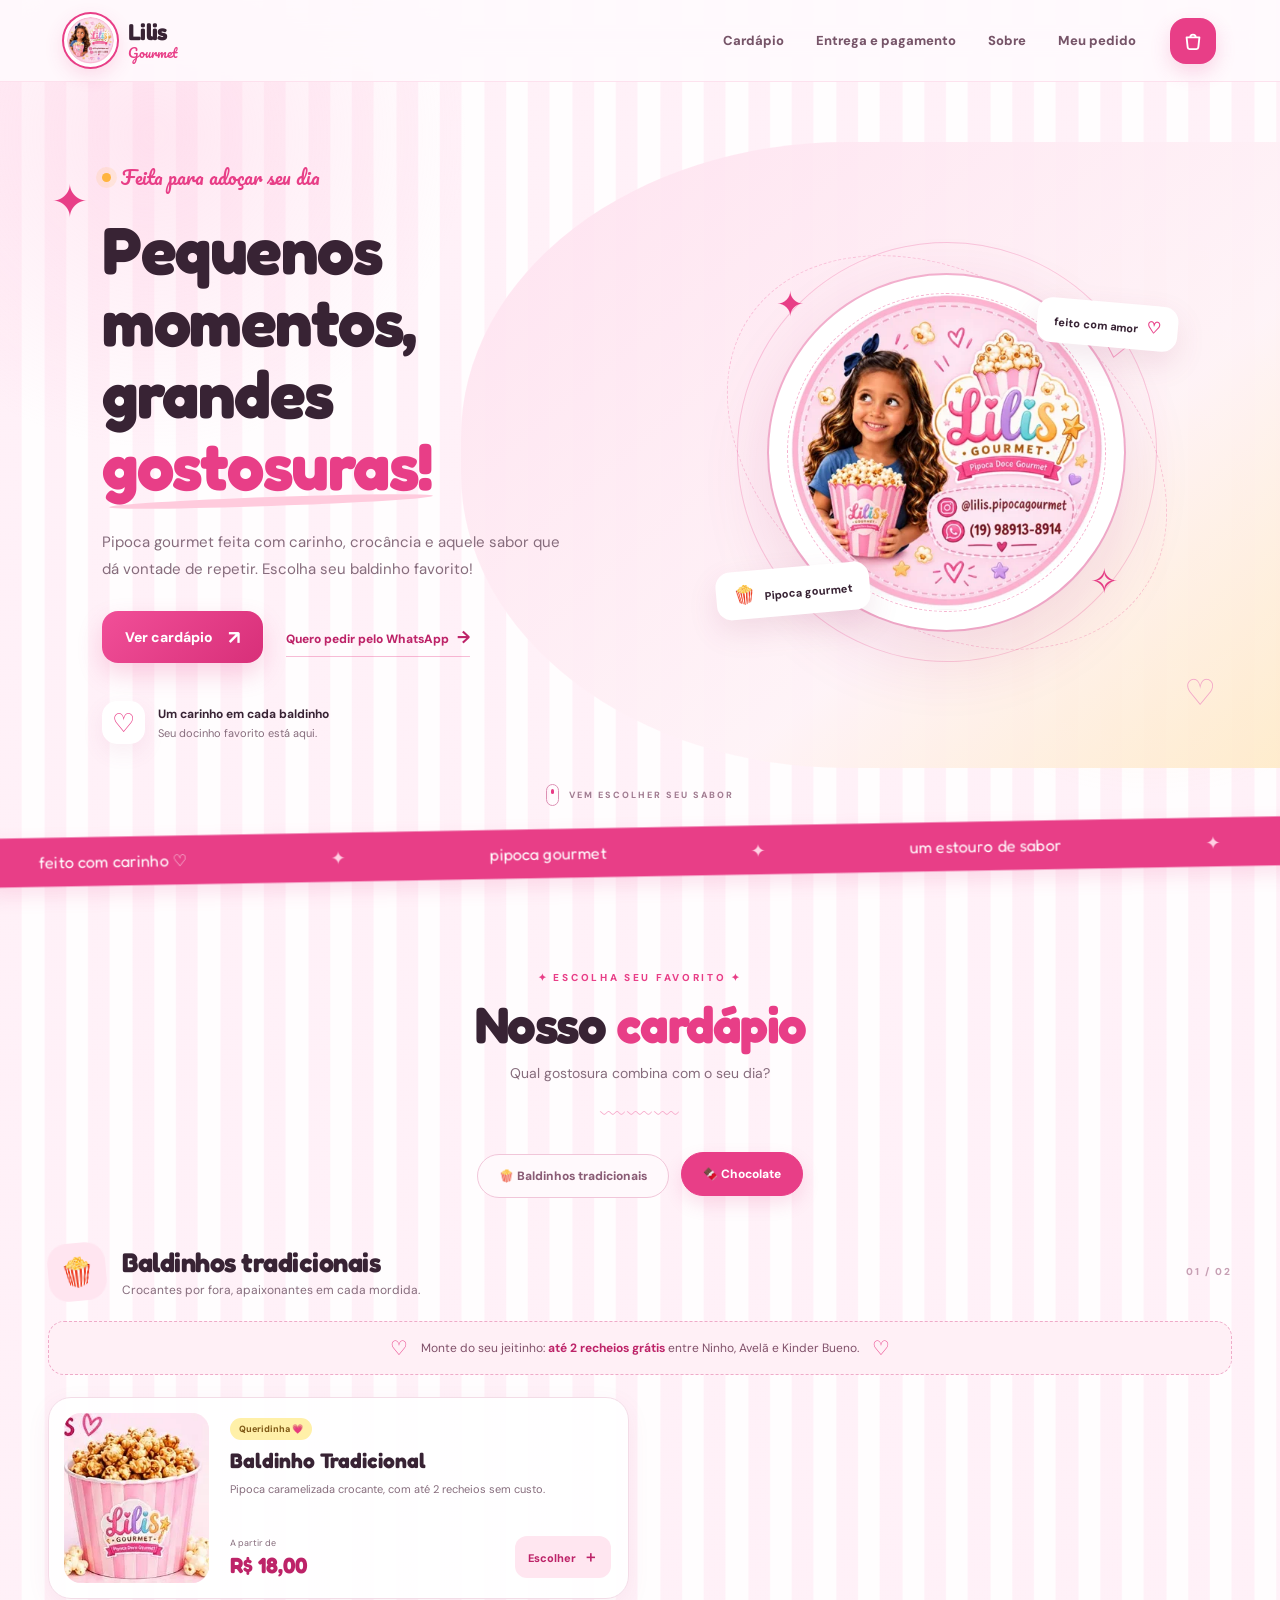
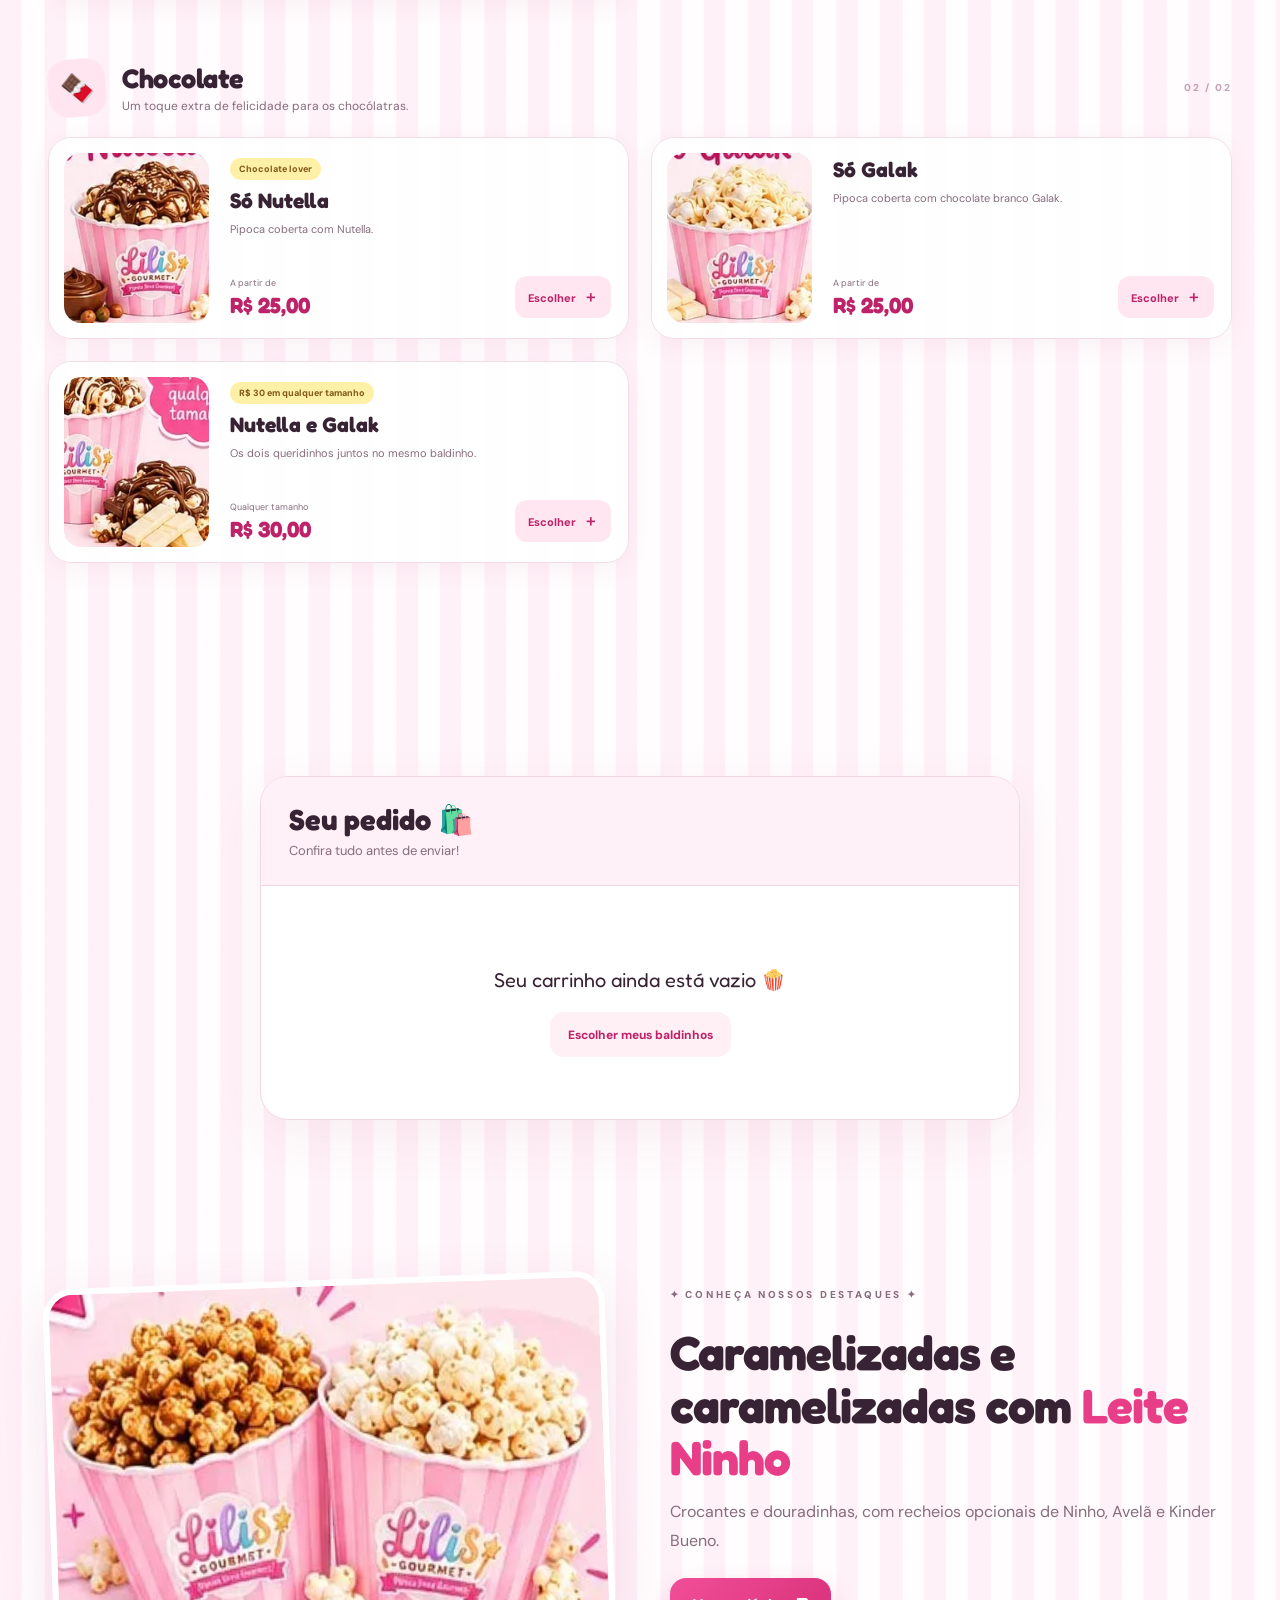
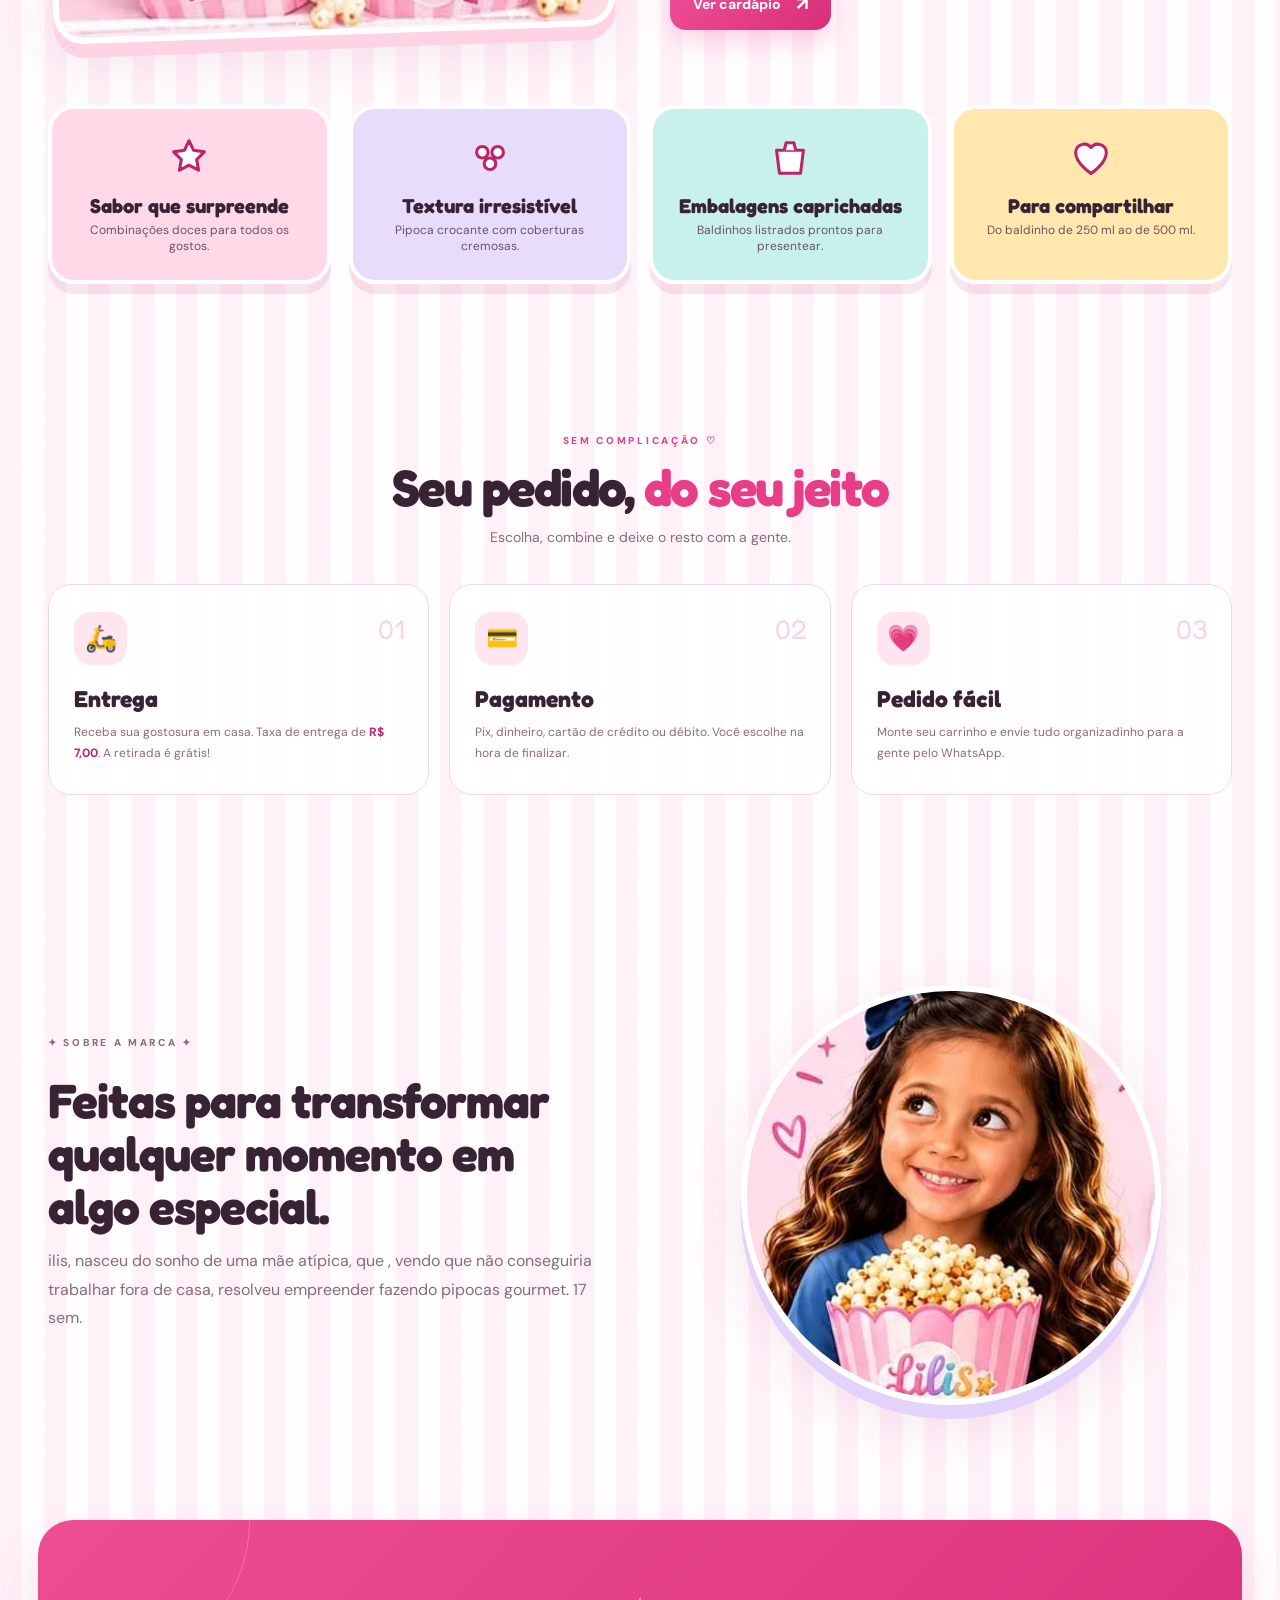
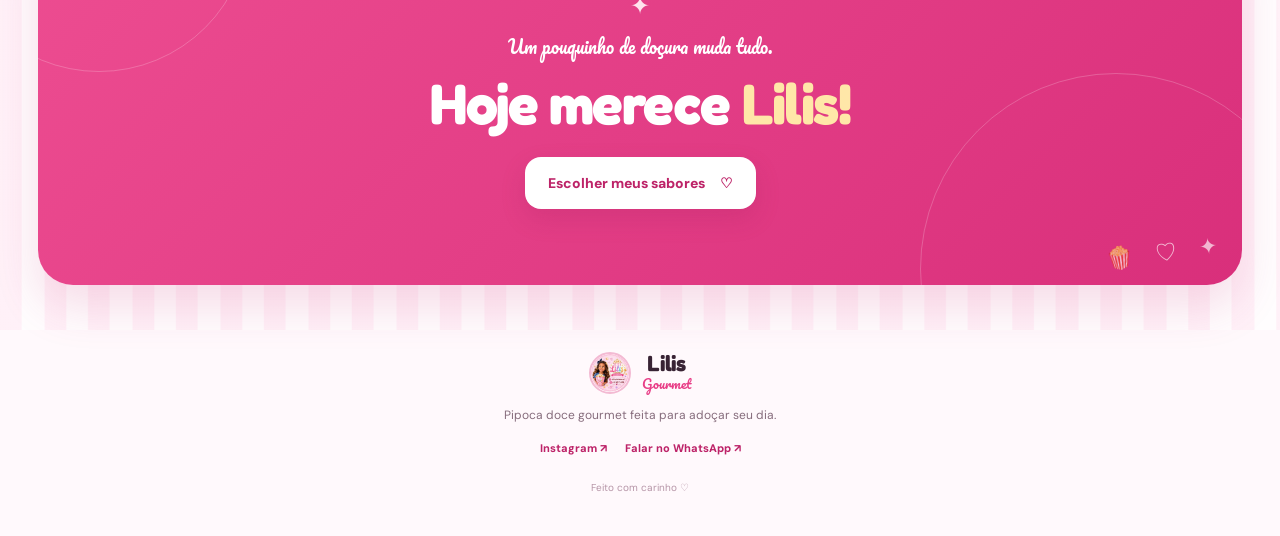
==== commit 343cd4f5: "Publica site Lilis Gourmet" ====
--- a/index.html
+++ b/index.html
@@ -134,7 +134,8 @@
     </div>
   </section>
 
-  <section class="section-wrap" id="sobre"><div class="sobre reveal"><div><p class="eyebrow">✦ SOBRE A MARCA ✦</p><h2>Feitas para transformar qualquer momento em algo especial.</h2><p id="storyText">Conte aqui a história real da Lilis Gourmet (edite este texto no HTML, no elemento id="storyText").</p></div><img src="[data-uri]" alt="Menina sorrindo com um baldinho de pipoca Lilis Gourmet" width="420" height="420" loading="lazy"></div></section>
+  <section class="section-wrap" id="sobre"><div class="sobre reveal"><div><p class="eyebrow">✦ SOBRE A MARCA ✦</p><h2>Feitas para transformar qualquer momento em algo especial.</h2><p id="storyText">ilis, nasceu do sonho de uma mãe atípica, que , vendo que não conseguiria trabalhar fora de casa, resolveu empreender fazendo pipocas gourmet.
+17 sem.</p></div><img src="[data-uri]" alt="Menina sorrindo com um baldinho de pipoca Lilis Gourmet" width="420" height="420" loading="lazy"></div></section>
 <section class="closing"><div class="closing-spark">✦</div><p class="closing-script">Um pouquinho de doçura muda tudo.</p><h2>Hoje merece <span>Lilis!</span></h2><a class="btn btn-light" href="#cardapio">Escolher meus sabores <span>♡</span></a><div class="closing-doodle" aria-hidden="true">🍿　♡　✦</div></section>
 </main>
 
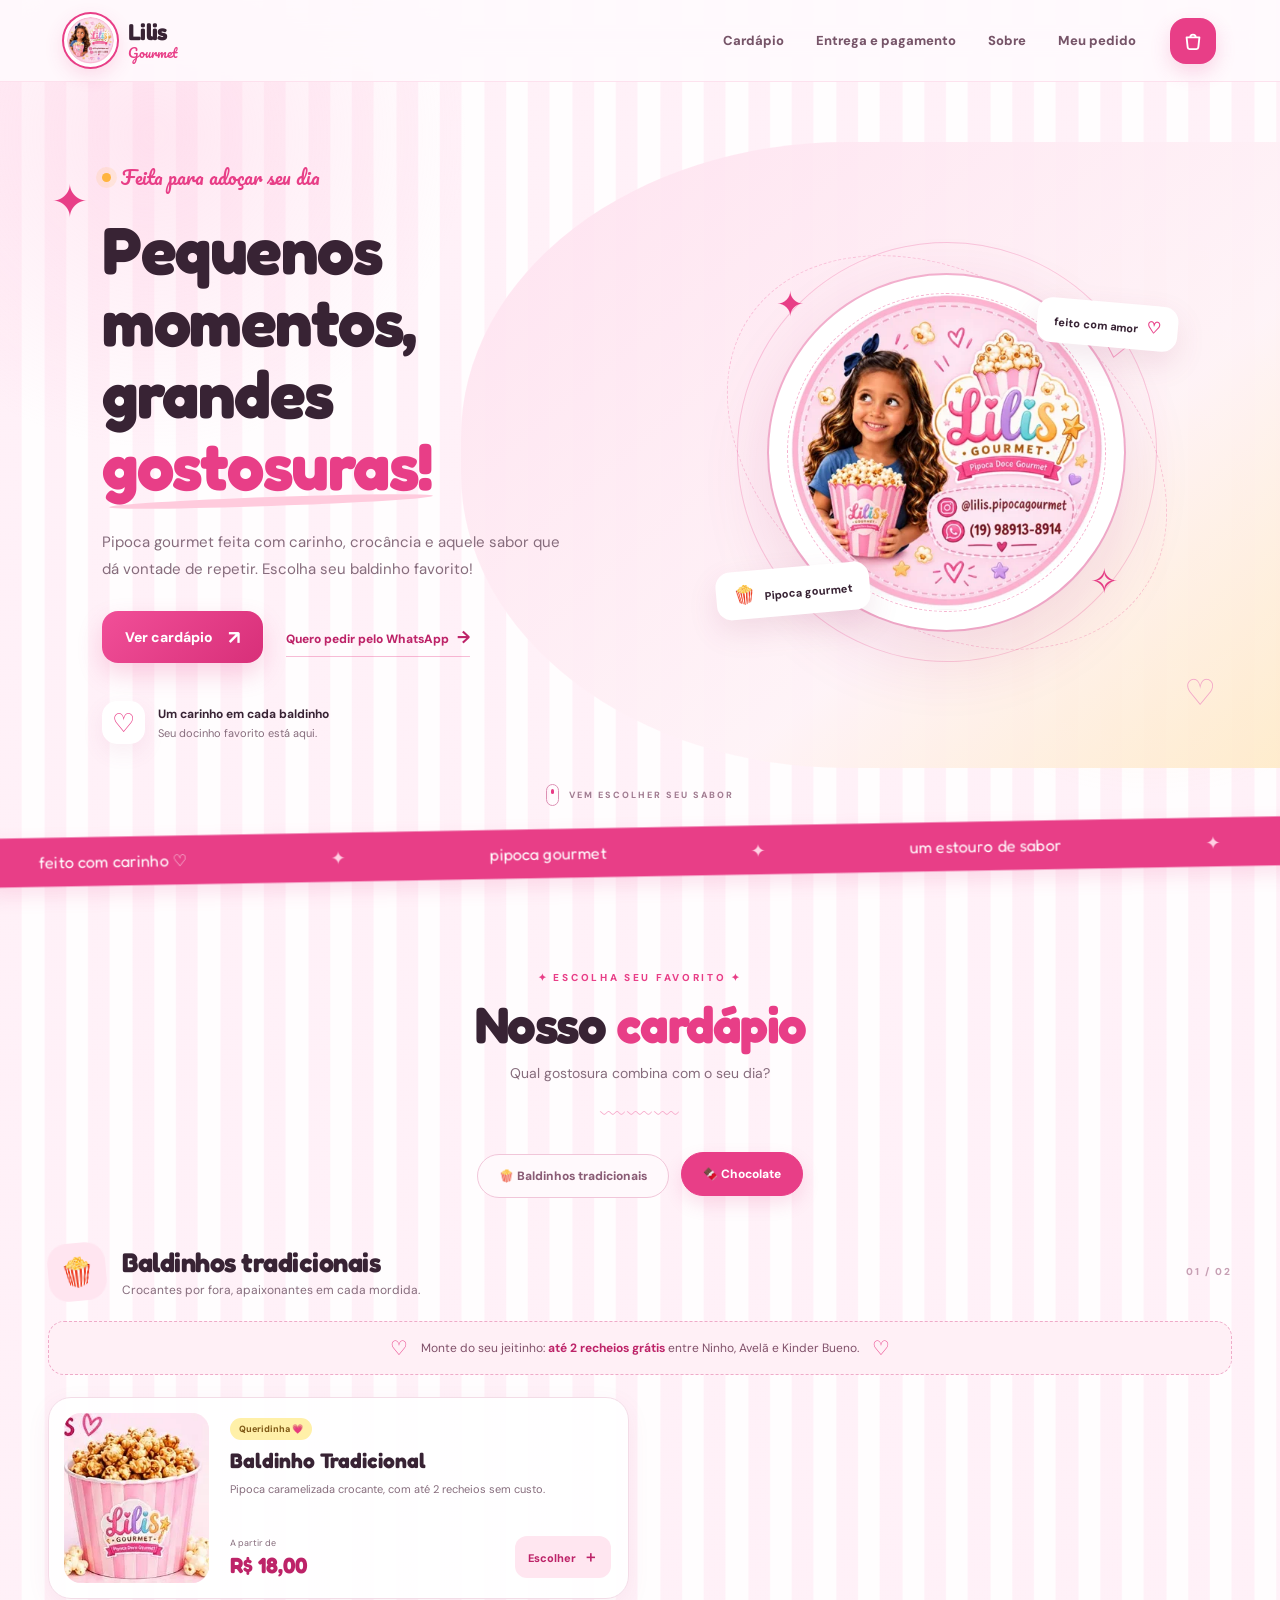
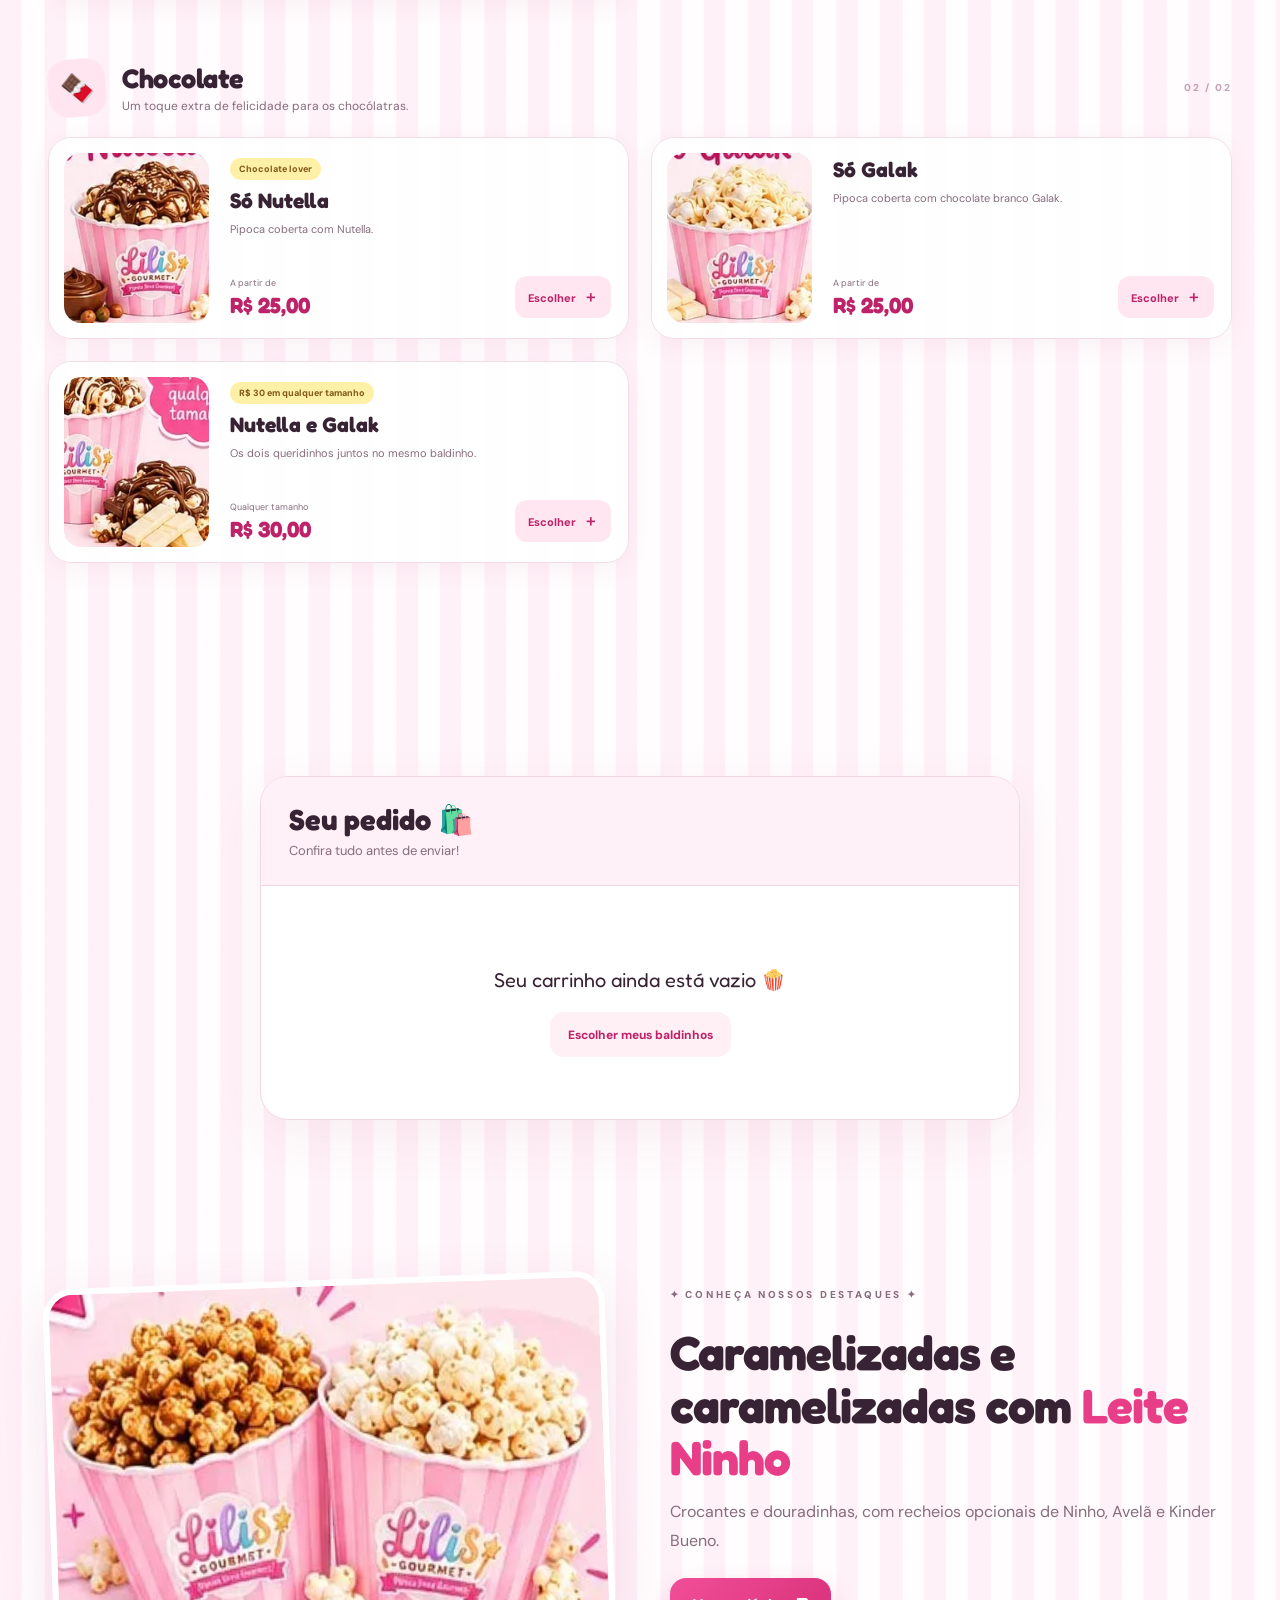
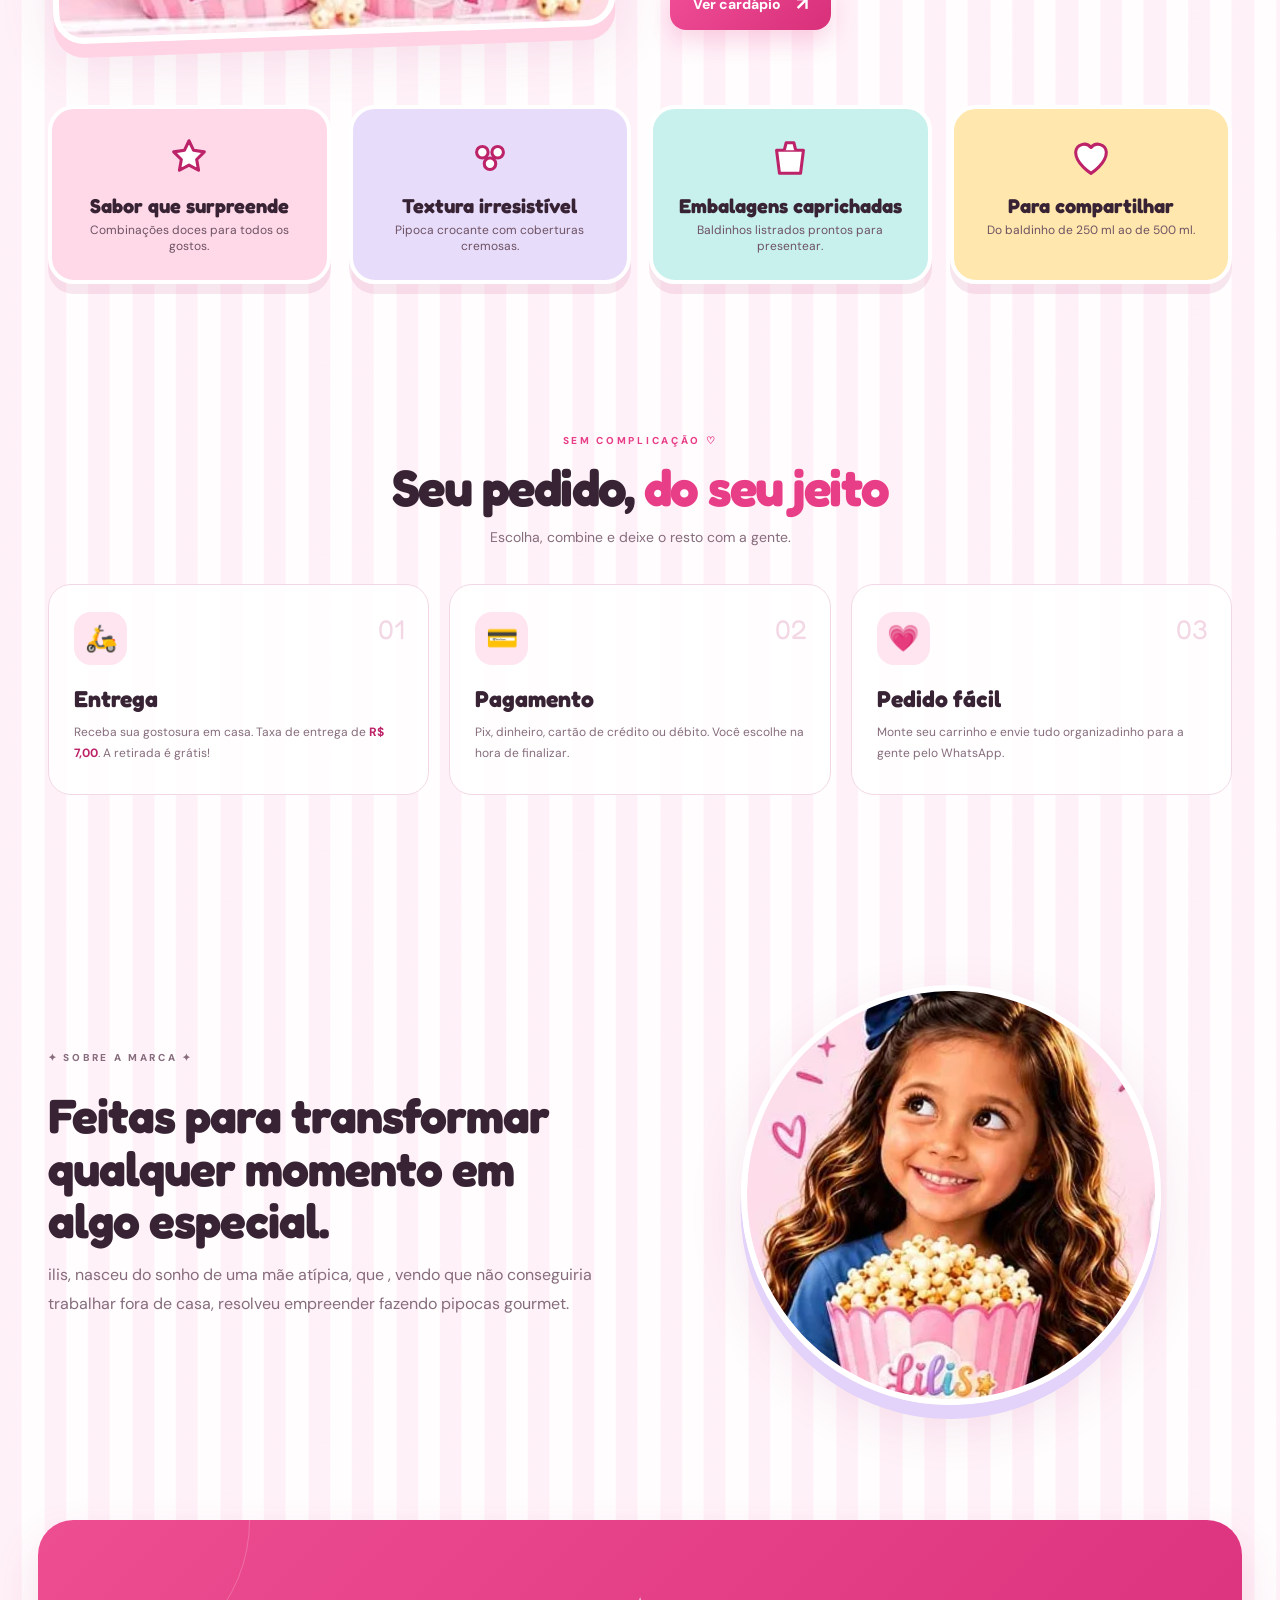
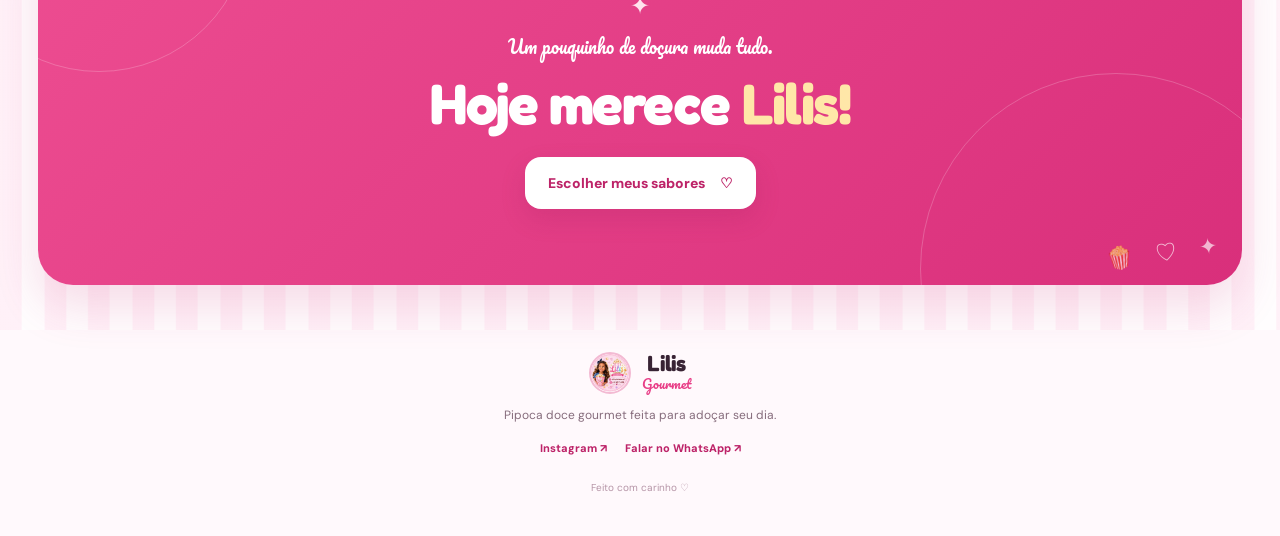
==== commit d5b68ad3: "Publica site Lilis Gourmet" ====
--- a/index.html
+++ b/index.html
@@ -134,8 +134,7 @@
     </div>
   </section>
 
-  <section class="section-wrap" id="sobre"><div class="sobre reveal"><div><p class="eyebrow">✦ SOBRE A MARCA ✦</p><h2>Feitas para transformar qualquer momento em algo especial.</h2><p id="storyText">ilis, nasceu do sonho de uma mãe atípica, que , vendo que não conseguiria trabalhar fora de casa, resolveu empreender fazendo pipocas gourmet.
-17 sem.</p></div><img src="[data-uri]" alt="Menina sorrindo com um baldinho de pipoca Lilis Gourmet" width="420" height="420" loading="lazy"></div></section>
+  <section class="section-wrap" id="sobre"><div class="sobre reveal"><div><p class="eyebrow">✦ SOBRE A MARCA ✦</p><h2>Feitas para transformar qualquer momento em algo especial.</h2><p id="storyText">ilis, nasceu do sonho de uma mãe atípica, que , vendo que não conseguiria trabalhar fora de casa, resolveu empreender fazendo pipocas gourmet.</p></div><img src="[data-uri]" alt="Menina sorrindo com um baldinho de pipoca Lilis Gourmet" width="420" height="420" loading="lazy"></div></section>
 <section class="closing"><div class="closing-spark">✦</div><p class="closing-script">Um pouquinho de doçura muda tudo.</p><h2>Hoje merece <span>Lilis!</span></h2><a class="btn btn-light" href="#cardapio">Escolher meus sabores <span>♡</span></a><div class="closing-doodle" aria-hidden="true">🍿　♡　✦</div></section>
 </main>
 
